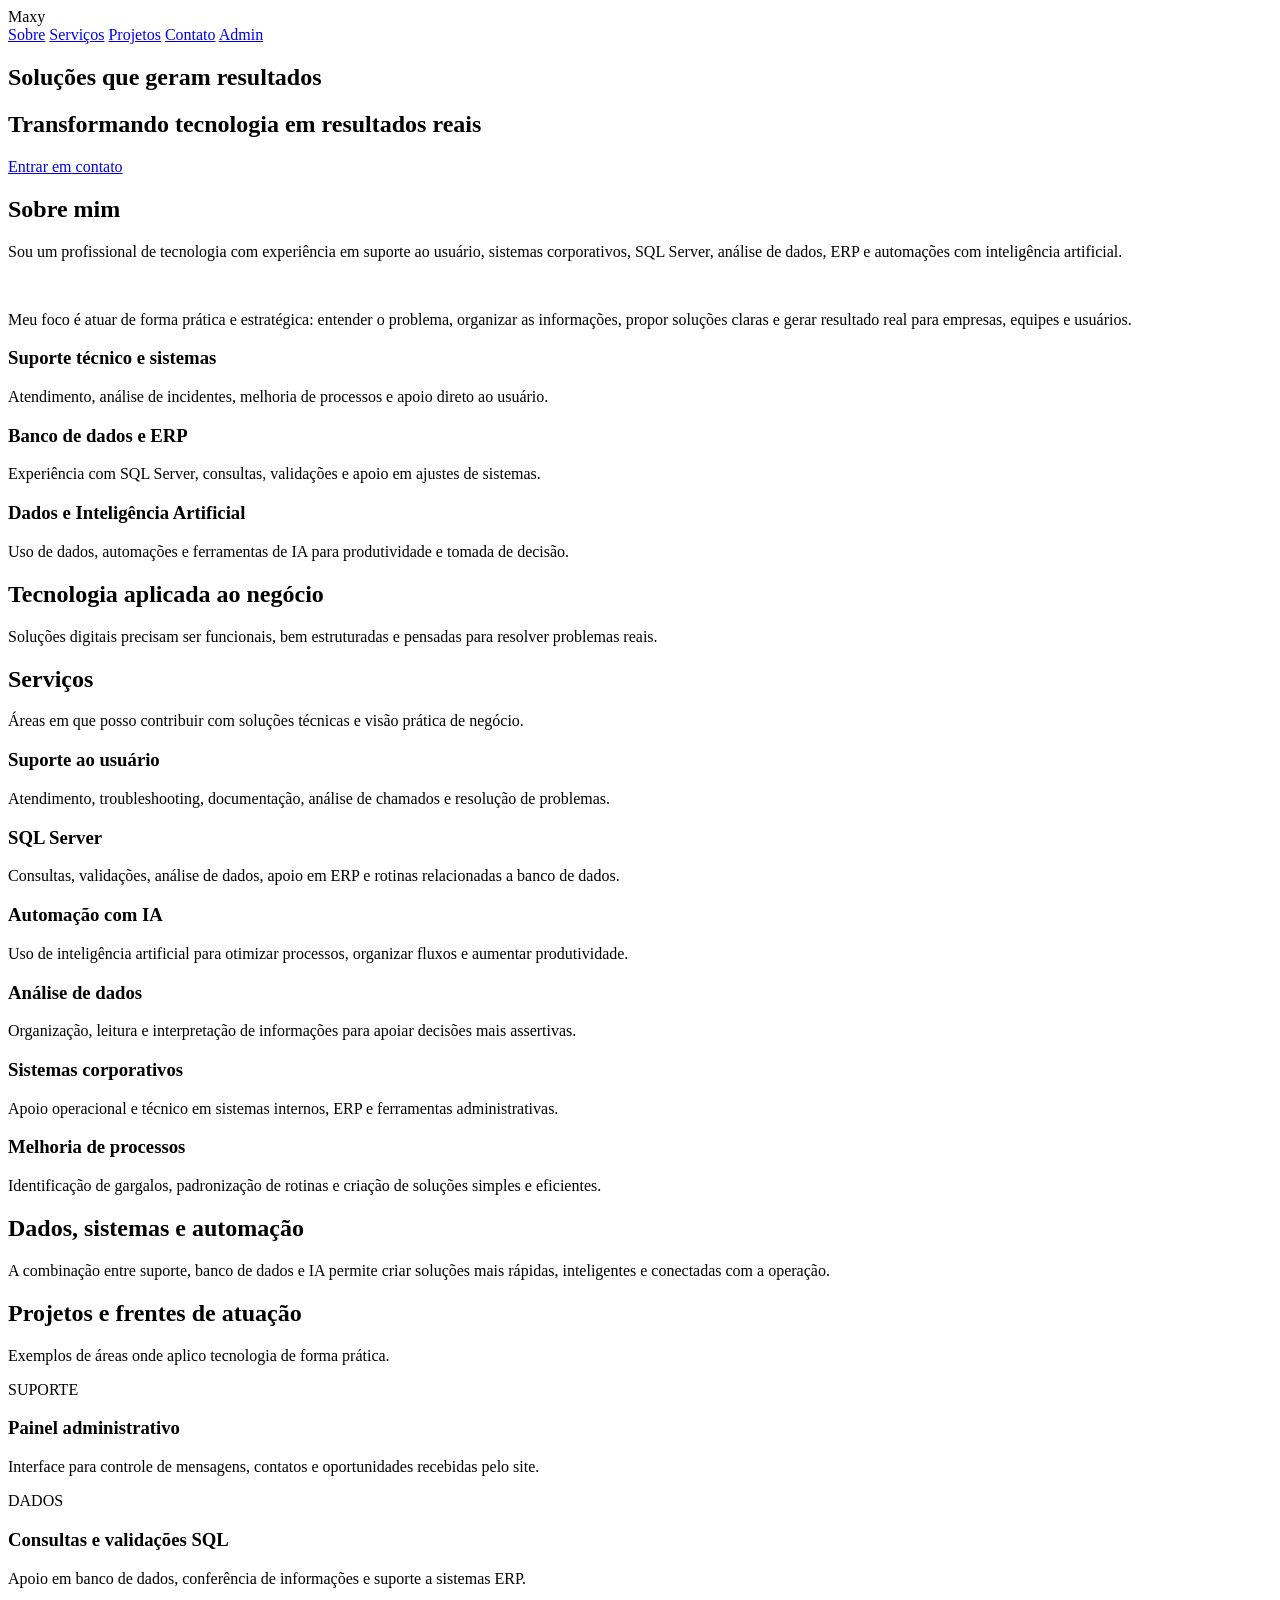
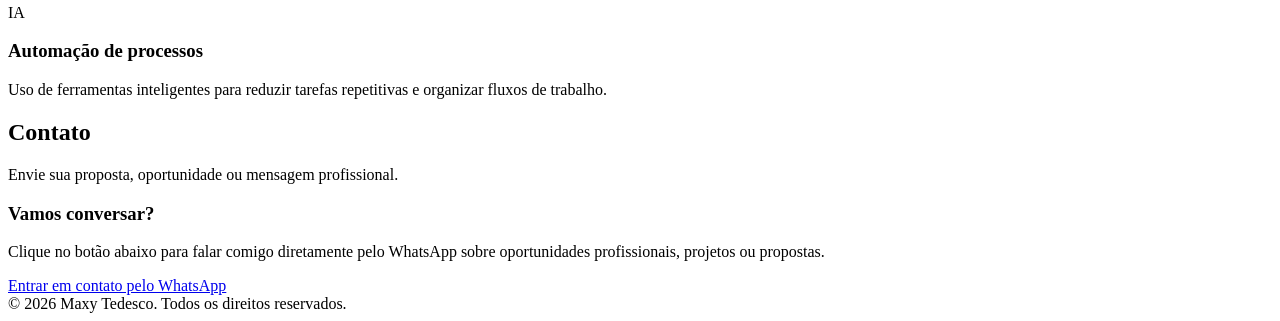
==== index.html @ 645a13a0 "Update index.html separação dos arquivos" ====
<!DOCTYPE html>
<html lang="pt-BR">
<head>
  <meta charset="UTF-8" />
  <meta name="viewport" content="width=device-width, initial-scale=1.0" />
  <title>Maxy Tedesco | Tecnologia, Dados e IA</title>

  <link rel="stylesheet" href="style.css" />
</head>

<body>

  <nav>
    <div class="logo">Maxy</div>

    <div>
      <a href="#about">Sobre</a>
      <a href="#services">Serviços</a>
      <a href="#portfolio">Projetos</a>
      <a href="#contact">Contato</a>
      <a href="admin.html">Admin</a>
    </div>
  </nav>

  <section class="hero">
    <div class="hero-content">
      <h1>Soluções que geram resultados</h1>
      <h2>Transformando tecnologia em resultados reais</h2>
      <a href="#contact" class="btn">Entrar em contato</a>
    </div>
  </section>

  <section id="about" class="about">
    <div class="container about-grid reveal">
      <div>
        <h2>Sobre mim</h2>

        <p>
          Sou um profissional de tecnologia com experiência em suporte ao usuário,
          sistemas corporativos, SQL Server, análise de dados, ERP e automações com
          inteligência artificial.
        </p>

        <br />

        <p>
          Meu foco é atuar de forma prática e estratégica: entender o problema,
          organizar as informações, propor soluções claras e gerar resultado real
          para empresas, equipes e usuários.
        </p>
      </div>

      <div class="about-card">
        <div class="about-highlight">
          <div class="highlight-item">
            <h3>Suporte técnico e sistemas</h3>
            <p>Atendimento, análise de incidentes, melhoria de processos e apoio direto ao usuário.</p>
          </div>

          <div class="highlight-item">
            <h3>Banco de dados e ERP</h3>
            <p>Experiência com SQL Server, consultas, validações e apoio em ajustes de sistemas.</p>
          </div>

          <div class="highlight-item">
            <h3>Dados e Inteligência Artificial</h3>
            <p>Uso de dados, automações e ferramentas de IA para produtividade e tomada de decisão.</p>
          </div>
        </div>
      </div>
    </div>
  </section>

  <section class="parallax parallax-tech">
    <div class="container parallax-content">
      <h2>Tecnologia aplicada ao negócio</h2>
      <p>
        Soluções digitais precisam ser funcionais, bem estruturadas e pensadas para resolver problemas reais.
      </p>
    </div>
  </section>

  <section id="services" class="services">
    <div class="container reveal">
      <div class="section-title">
        <h2>Serviços</h2>
        <p>Áreas em que posso contribuir com soluções técnicas e visão prática de negócio.</p>
      </div>

      <div class="grid">
        <div class="card">
          <h3>Suporte ao usuário</h3>
          <p>Atendimento, troubleshooting, documentação, análise de chamados e resolução de problemas.</p>
        </div>

        <div class="card">
          <h3>SQL Server</h3>
          <p>Consultas, validações, análise de dados, apoio em ERP e rotinas relacionadas a banco de dados.</p>
        </div>

        <div class="card">
          <h3>Automação com IA</h3>
          <p>Uso de inteligência artificial para otimizar processos, organizar fluxos e aumentar produtividade.</p>
        </div>

        <div class="card">
          <h3>Análise de dados</h3>
          <p>Organização, leitura e interpretação de informações para apoiar decisões mais assertivas.</p>
        </div>

        <div class="card">
          <h3>Sistemas corporativos</h3>
          <p>Apoio operacional e técnico em sistemas internos, ERP e ferramentas administrativas.</p>
        </div>

        <div class="card">
          <h3>Melhoria de processos</h3>
          <p>Identificação de gargalos, padronização de rotinas e criação de soluções simples e eficientes.</p>
        </div>
      </div>
    </div>
  </section>

  <section class="parallax parallax-data">
    <div class="container parallax-content">
      <h2>Dados, sistemas e automação</h2>
      <p>
        A combinação entre suporte, banco de dados e IA permite criar soluções mais rápidas,
        inteligentes e conectadas com a operação.
      </p>
    </div>
  </section>

  <section id="portfolio" class="portfolio">
    <div class="container reveal">
      <div class="section-title">
        <h2>Projetos e frentes de atuação</h2>
        <p>Exemplos de áreas onde aplico tecnologia de forma prática.</p>
      </div>

      <div class="grid">
        <div class="card project-card">
          <div>
            <span class="tag">SUPORTE</span>
            <h3>Painel administrativo</h3>
            <p>Interface para controle de mensagens, contatos e oportunidades recebidas pelo site.</p>
          </div>
        </div>

        <div class="card project-card">
          <div>
            <span class="tag">DADOS</span>
            <h3>Consultas e validações SQL</h3>
            <p>Apoio em banco de dados, conferência de informações e suporte a sistemas ERP.</p>
          </div>
        </div>

        <div class="card project-card">
          <div>
            <span class="tag">IA</span>
            <h3>Automação de processos</h3>
            <p>Uso de ferramentas inteligentes para reduzir tarefas repetitivas e organizar fluxos de trabalho.</p>
          </div>
        </div>
      </div>
    </div>
  </section>

  <section id="contact">
    <div class="contact-container">
      <h2>Contato</h2>
      <p>Envie sua proposta, oportunidade ou mensagem profissional.</p>

      <div class="contact-form whatsapp-contact-card">
        <h3>Vamos conversar?</h3>

        <p>
          Clique no botão abaixo para falar comigo diretamente pelo WhatsApp sobre
          oportunidades profissionais, projetos ou propostas.
        </p>

        <a
          class="btn whatsapp-contact-btn"
          href="https://wa.me/5551995527630?text=Ol%C3%A1%21%20Vim%20atrav%C3%A9s%20do%20seu%20site%20e%20gostaria%20de%20conversar%20sobre%20oportunidades%20profissionais%20relacionadas%20ao%20seu%20perfil."
          target="_blank"
          rel="noopener noreferrer"
        >
          Entrar em contato pelo WhatsApp
        </a>
      </div>
    </div>
  </section>

  <footer>
    © 2026 Maxy Tedesco. Todos os direitos reservados.
  </footer>

  <script src="script.js"></script>
</body>
</html>
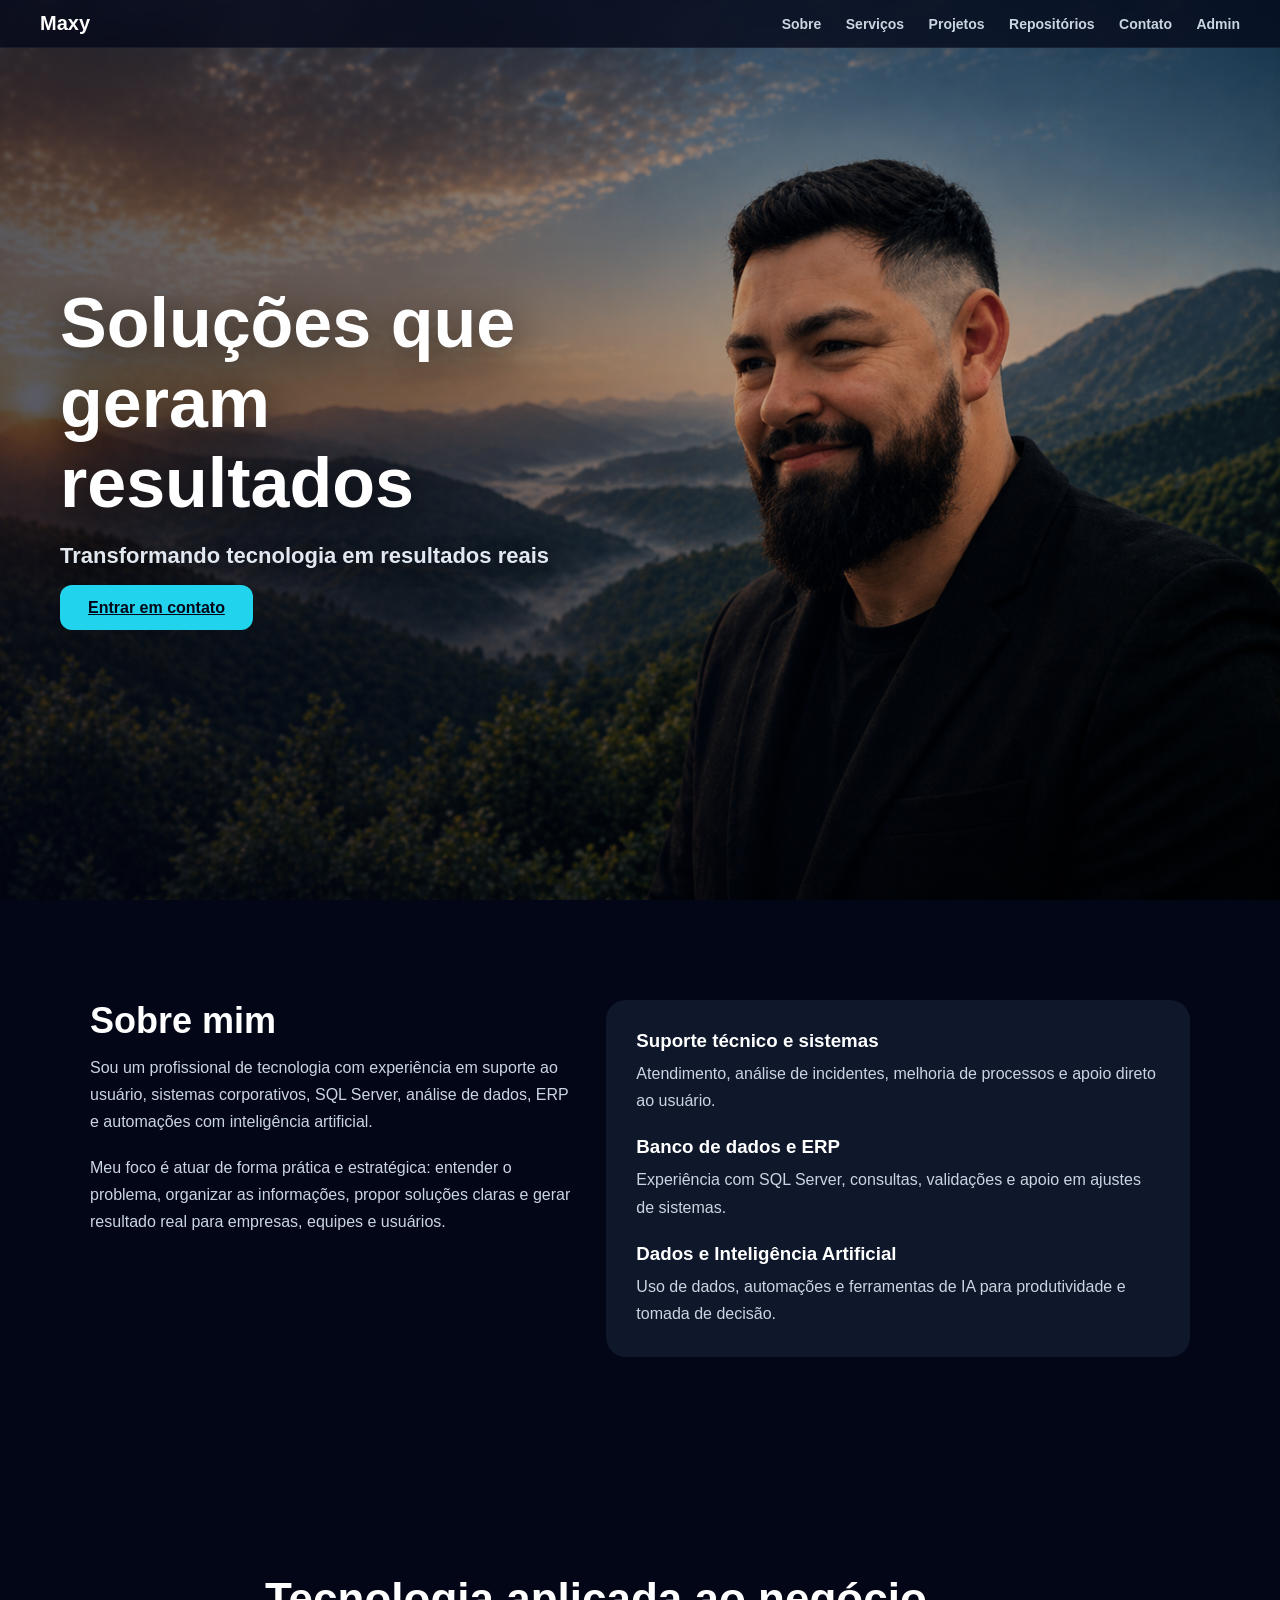
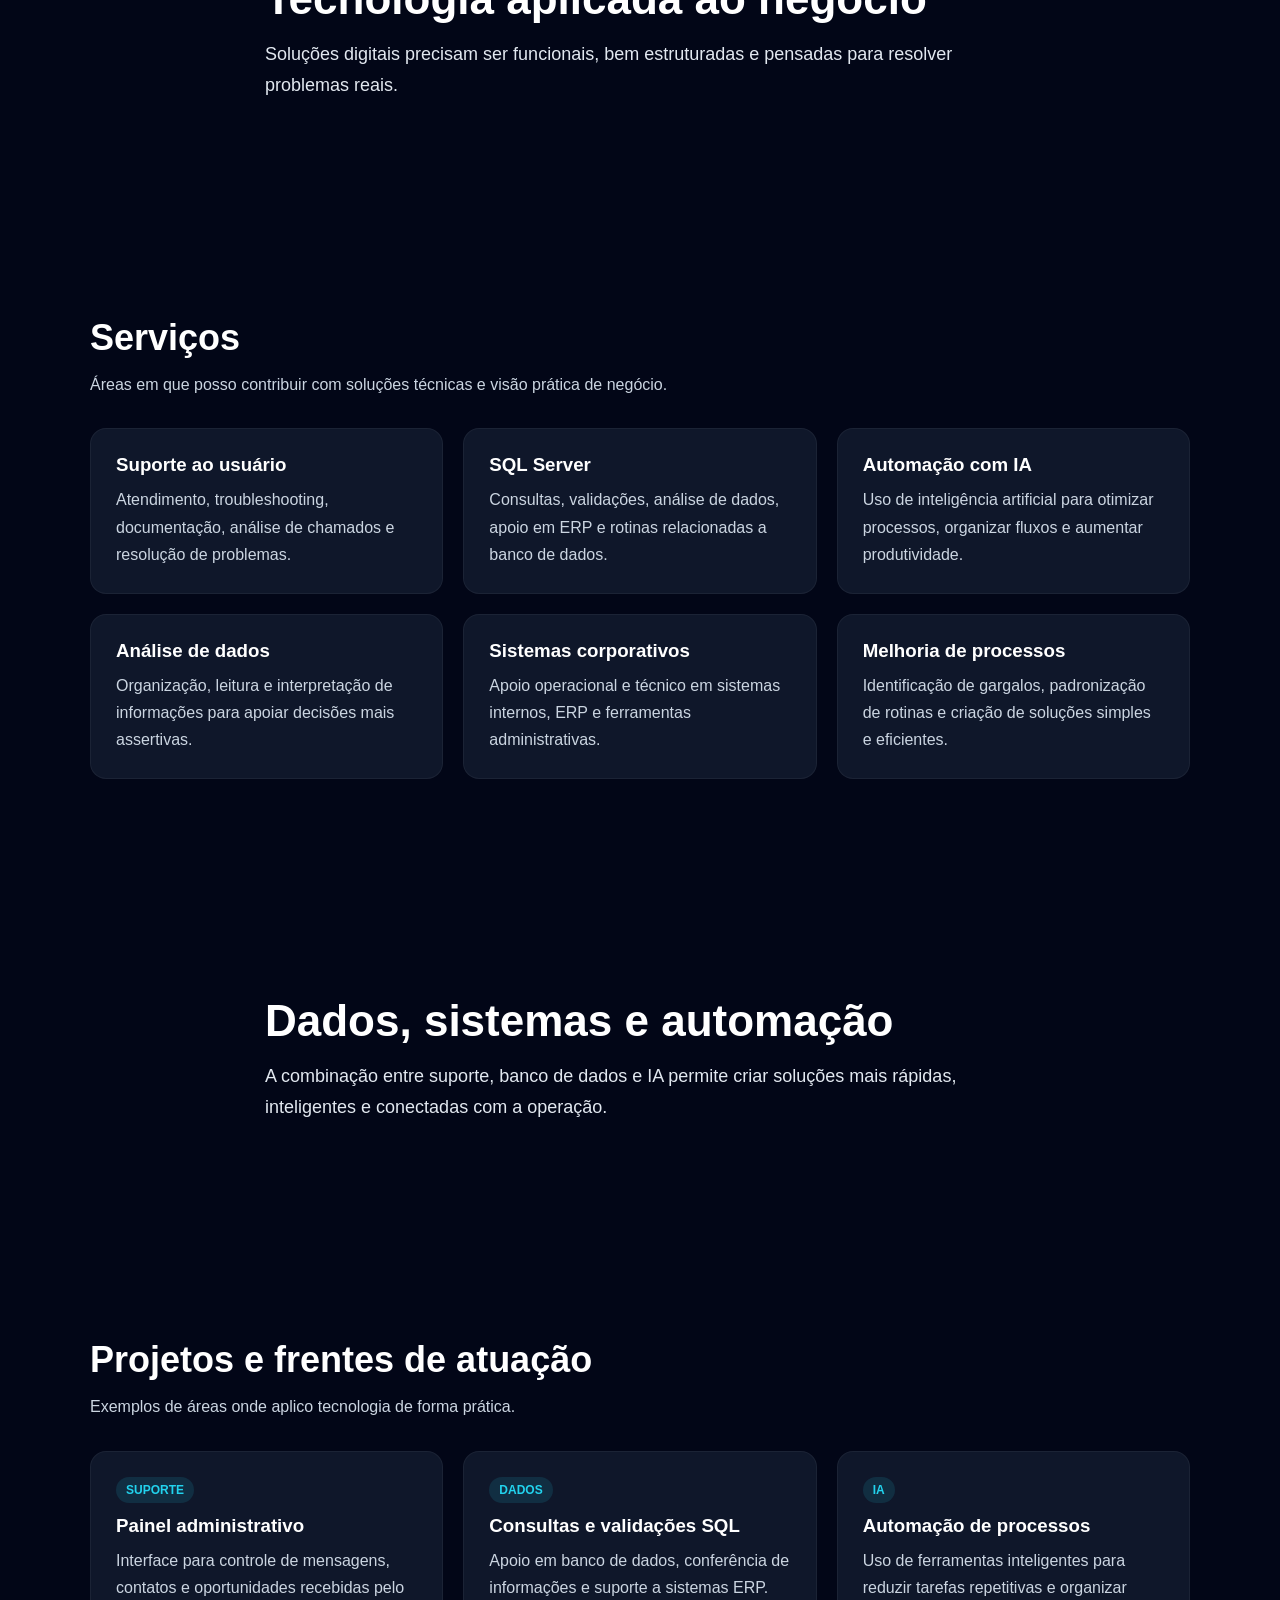
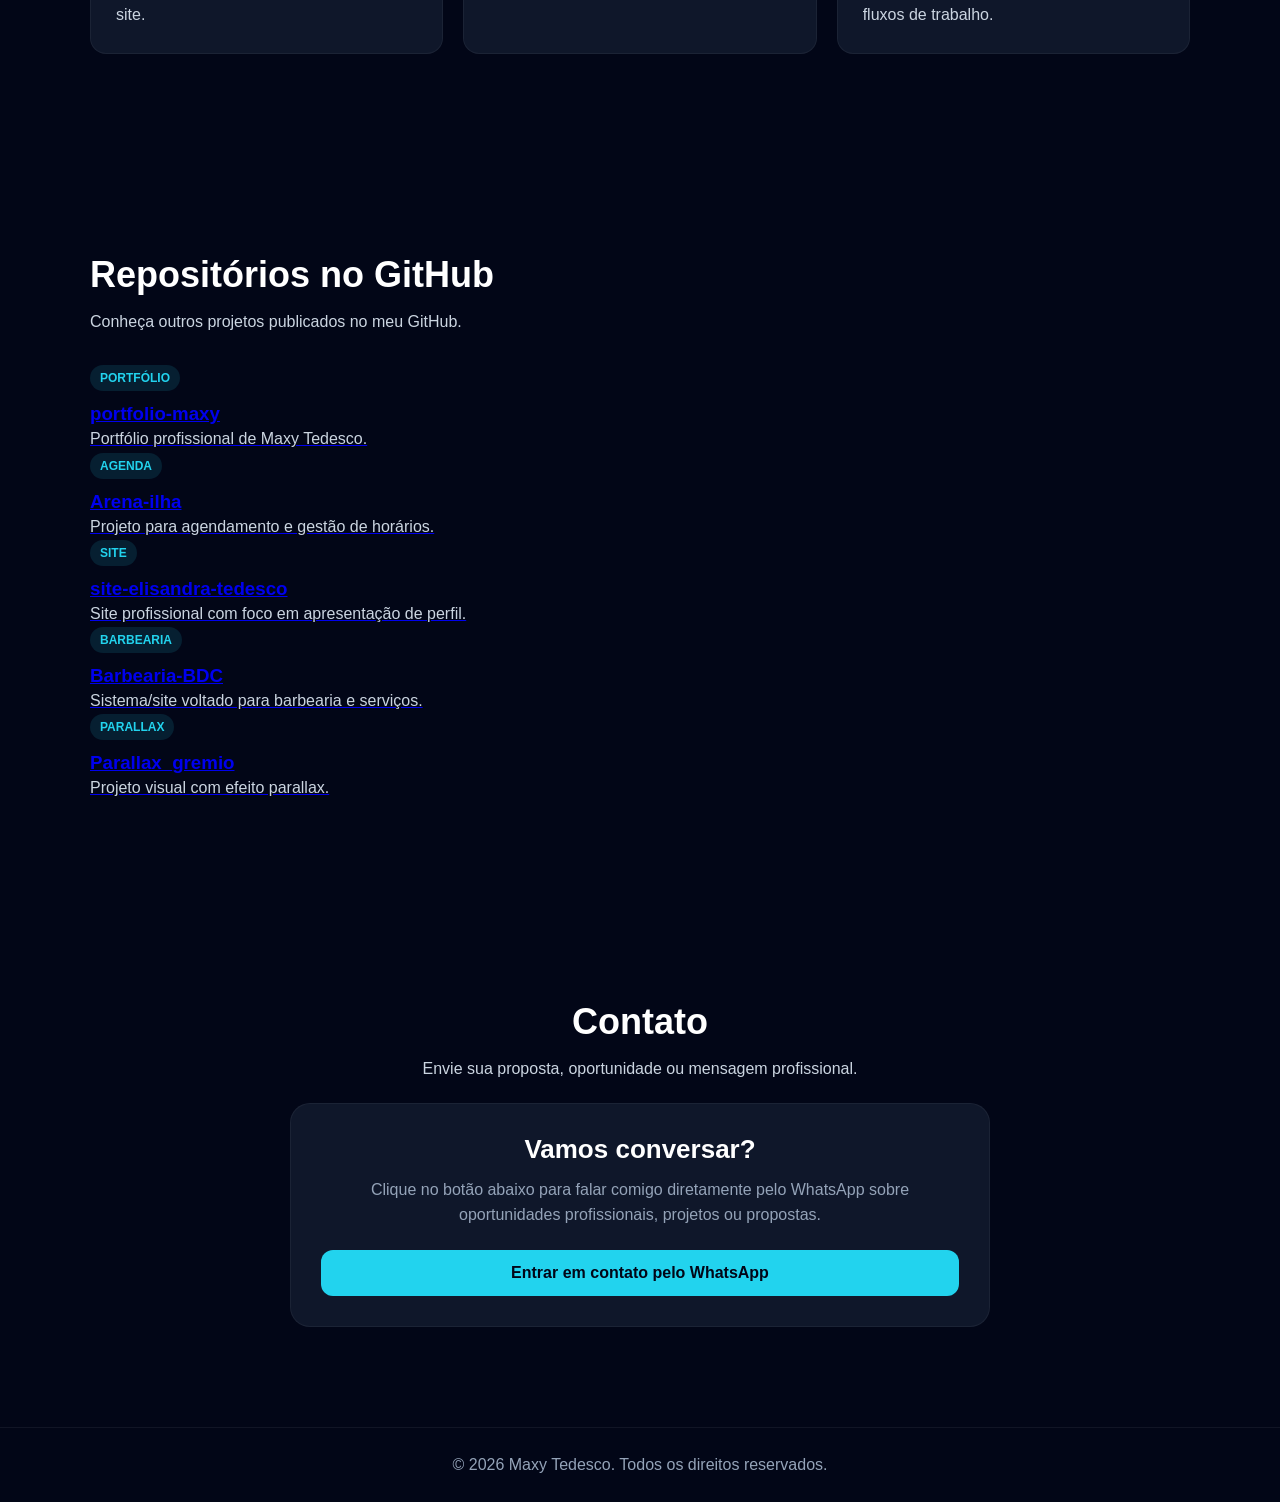
==== commit 159af8bc: "Update index.html" ====
--- a/index.html
+++ b/index.html
@@ -17,6 +17,7 @@
       <a href="#about">Sobre</a>
       <a href="#services">Serviços</a>
       <a href="#portfolio">Projetos</a>
+      <a href="#repositorios">Repositórios</a>
       <a href="#contact">Contato</a>
       <a href="admin.html">Admin</a>
     </div>
@@ -166,7 +167,48 @@
     </div>
   </section>
 
-  <section id="contact">
+<section id="repositorios" class="repositories">
+  <div class="container reveal">
+    <div class="section-title">
+      <h2>Repositórios no GitHub</h2>
+      <p>Conheça outros projetos publicados no meu GitHub.</p>
+    </div>
+
+    <div class="repo-grid">
+      <a class="repo-card" href="https://github.com/maximilianoTedesco/portfolio-maxy" target="_blank" rel="noopener noreferrer">
+        <span class="tag">PORTFÓLIO</span>
+        <h3>portfolio-maxy</h3>
+        <p>Portfólio profissional de Maxy Tedesco.</p>
+      </a>
+
+      <a class="repo-card" href="https://github.com/maximilianoTedesco/Arena-ilha" target="_blank" rel="noopener noreferrer">
+        <span class="tag">AGENDA</span>
+        <h3>Arena-ilha</h3>
+        <p>Projeto para agendamento e gestão de horários.</p>
+      </a>
+
+      <a class="repo-card" href="https://github.com/maximilianoTedesco/site-elisandra-tedesco" target="_blank" rel="noopener noreferrer">
+        <span class="tag">SITE</span>
+        <h3>site-elisandra-tedesco</h3>
+        <p>Site profissional com foco em apresentação de perfil.</p>
+      </a>
+
+      <a class="repo-card" href="https://github.com/maximilianoTedesco/Barbearia-BDC" target="_blank" rel="noopener noreferrer">
+        <span class="tag">BARBEARIA</span>
+        <h3>Barbearia-BDC</h3>
+        <p>Sistema/site voltado para barbearia e serviços.</p>
+      </a>
+
+      <a class="repo-card" href="https://github.com/maximilianoTedesco/Parallax_gremio" target="_blank" rel="noopener noreferrer">
+        <span class="tag">PARALLAX</span>
+        <h3>Parallax_gremio</h3>
+        <p>Projeto visual com efeito parallax.</p>
+      </a>
+    </div>
+  </div>
+</section>
+
+<section id="contact">
     <div class="contact-container">
       <h2>Contato</h2>
       <p>Envie sua proposta, oportunidade ou mensagem profissional.</p>
--- a/style.css
+++ b/style.css
@@ -0,0 +1,358 @@
+* {
+  margin: 0;
+  padding: 0;
+  box-sizing: border-box;
+  font-family: Arial, Helvetica, sans-serif;
+}
+
+html {
+  scroll-behavior: smooth;
+}
+
+body {
+  background: #020617;
+  color: #ffffff;
+}
+
+p {
+  color: #cbd5e1;
+  line-height: 1.7;
+}
+
+/* NAVBAR MAIS FINA */
+nav {
+  position: fixed;
+  top: 0;
+  width: 100%;
+  padding: 12px 40px;
+  display: flex;
+  justify-content: space-between;
+  align-items: center;
+  background: rgba(2, 6, 23, 0.75);
+  backdrop-filter: blur(10px);
+  z-index: 999;
+  border-bottom: 1px solid rgba(255,255,255,0.06);
+}
+
+.logo {
+  font-size: 20px;
+  font-weight: bold;
+}
+
+nav a {
+  margin-left: 20px;
+  text-decoration: none;
+  color: #cbd5e1;
+  font-weight: bold;
+  font-size: 14px;
+  transition: 0.3s;
+}
+
+nav a:hover {
+  color: #22d3ee;
+}
+
+/* HERO AJUSTADO */
+.hero {
+  height: 100vh;
+  background:
+    linear-gradient(
+      to right,
+      rgba(2,6,23,0.65) 0%,
+      rgba(2,6,23,0.55) 30%,
+      rgba(2,6,23,0.25) 60%,
+      rgba(2,6,23,0.05) 100%
+    ),
+    url("hero.jpg");
+
+  background-size: cover;
+  background-position: right center;
+
+  display: flex;
+  align-items: center;
+  padding: 0 60px;
+}
+
+.hero-content {
+  max-width: 520px;
+}
+
+.hero h1 {
+  font-size: clamp(42px, 6vw, 70px);
+  margin-bottom: 20px;
+  text-shadow: 0 10px 40px rgba(0,0,0,0.7);
+}
+
+.hero h2 {
+  font-size: 22px;
+  color: #e2e8f0;
+  margin-bottom: 30px;
+  text-shadow: 0 5px 20px rgba(0,0,0,0.7);
+}
+
+/* BOTÃO */
+.btn {
+  padding: 14px 28px;
+  background: #22d3ee;
+  color: #020617;
+  border-radius: 12px;
+  font-weight: bold;
+  border: none;
+  cursor: pointer;
+  transition: 0.3s;
+}
+
+.btn:hover {
+  transform: translateY(-2px);
+  box-shadow: 0 12px 30px rgba(34,211,238,0.25);
+}
+
+/* SECTIONS */
+section {
+  padding: 100px 40px;
+}
+
+.container {
+  max-width: 1100px;
+  margin: auto;
+}
+
+.section-title {
+  margin-bottom: 30px;
+}
+
+.section-title h2,
+.contact-container h2,
+.about h2 {
+  font-size: 36px;
+  margin-bottom: 12px;
+}
+
+/* SOBRE */
+.about-grid {
+  display: grid;
+  grid-template-columns: 1fr 1.2fr;
+  gap: 30px;
+}
+
+.about-card {
+  background: #0f172a;
+  padding: 30px;
+  border-radius: 20px;
+}
+
+.highlight-item {
+  margin-bottom: 22px;
+}
+
+.highlight-item:last-child {
+  margin-bottom: 0;
+}
+
+.highlight-item h3 {
+  margin-bottom: 8px;
+  color: #ffffff;
+}
+
+/* CARDS */
+.grid {
+  display: grid;
+  grid-template-columns: repeat(3, 1fr);
+  gap: 20px;
+}
+
+.card {
+  background: #0f172a;
+  padding: 25px;
+  border-radius: 16px;
+  border: 1px solid rgba(255,255,255,0.05);
+  transition: 0.3s;
+}
+
+.card:hover {
+  transform: translateY(-5px);
+  border-color: rgba(34,211,238,0.3);
+}
+
+.card h3 {
+  margin-bottom: 10px;
+}
+
+.tag {
+  display: inline-block;
+  margin-bottom: 12px;
+  padding: 6px 10px;
+  border-radius: 999px;
+  background: rgba(34,211,238,0.12);
+  color: #22d3ee;
+  font-size: 12px;
+  font-weight: bold;
+}
+
+/* PARALLAX */
+.parallax {
+  min-height: 360px;
+  background-attachment: fixed;
+  background-size: cover;
+  background-position: center;
+  display: flex;
+  align-items: center;
+  position: relative;
+  overflow: hidden;
+}
+
+.parallax::before {
+  content: "";
+  position: absolute;
+  inset: 0;
+  background: linear-gradient(
+    to right,
+    rgba(2,6,23,0.88),
+    rgba(2,6,23,0.55)
+  );
+  z-index: 1;
+}
+
+.parallax-content {
+  position: relative;
+  z-index: 2;
+  max-width: 750px;
+}
+
+.parallax-content h2 {
+  font-size: 44px;
+  margin-bottom: 15px;
+}
+
+.parallax-content p {
+  font-size: 18px;
+  color: #e2e8f0;
+}
+
+.parallax-tech {
+  background-image: url("https://images.unsplash.com/photo-1518770660439-4636190af475?q=80&w=1920");
+}
+
+.parallax-data {
+  background-image: url("https://images.unsplash.com/photo-1551288049-bebda4e38f71?q=80&w=1920");
+}
+
+/* CONTATO VIA WHATSAPP */
+.contact-container {
+  max-width: 700px;
+  margin: auto;
+  text-align: center;
+}
+
+.contact-form {
+  background: #0f172a;
+  padding: 30px;
+  border-radius: 20px;
+  margin-top: 20px;
+  border: 1px solid rgba(255,255,255,0.05);
+
+  opacity: 0;
+  transform: translateY(30px);
+  transition: 0.6s;
+}
+
+.contact-form.show {
+  opacity: 1;
+  transform: translateY(0);
+}
+
+.whatsapp-contact-card h3 {
+  font-size: 26px;
+  margin-bottom: 12px;
+  color: #ffffff;
+}
+
+.whatsapp-contact-card p {
+  color: #94a3b8;
+  line-height: 1.6;
+  margin-bottom: 22px;
+}
+
+.whatsapp-contact-btn {
+  display: inline-flex;
+  justify-content: center;
+  align-items: center;
+  width: 100%;
+  text-decoration: none;
+}
+
+/* FOOTER */
+footer {
+  padding: 28px 20px;
+  text-align: center;
+  color: #94a3b8;
+  border-top: 1px solid rgba(255,255,255,0.06);
+  background: #020617;
+}
+
+/* ANIMAÇÕES */
+.reveal {
+  opacity: 0;
+  transform: translateY(30px);
+  transition: 0.6s;
+}
+
+.reveal.show {
+  opacity: 1;
+  transform: translateY(0);
+}
+
+/* RESPONSIVO */
+@media(max-width: 900px) {
+  nav {
+    padding: 10px 20px;
+  }
+
+  nav a {
+    margin-left: 12px;
+    font-size: 13px;
+  }
+
+  .hero {
+    padding: 0 20px;
+  }
+
+  section {
+    padding: 80px 20px;
+  }
+
+  .about-grid,
+  .grid {
+    grid-template-columns: 1fr;
+  }
+
+  .parallax {
+    background-attachment: scroll;
+  }
+}
+
+@media(max-width: 600px) {
+  nav {
+    align-items: flex-start;
+    gap: 10px;
+  }
+
+  nav > div:last-child {
+    display: flex;
+    flex-wrap: wrap;
+    justify-content: flex-end;
+    gap: 8px;
+  }
+
+  nav a {
+    margin-left: 0;
+  }
+
+  .hero h2 {
+    font-size: 18px;
+  }
+
+  .parallax-content h2 {
+    font-size: 32px;
+  }
+}
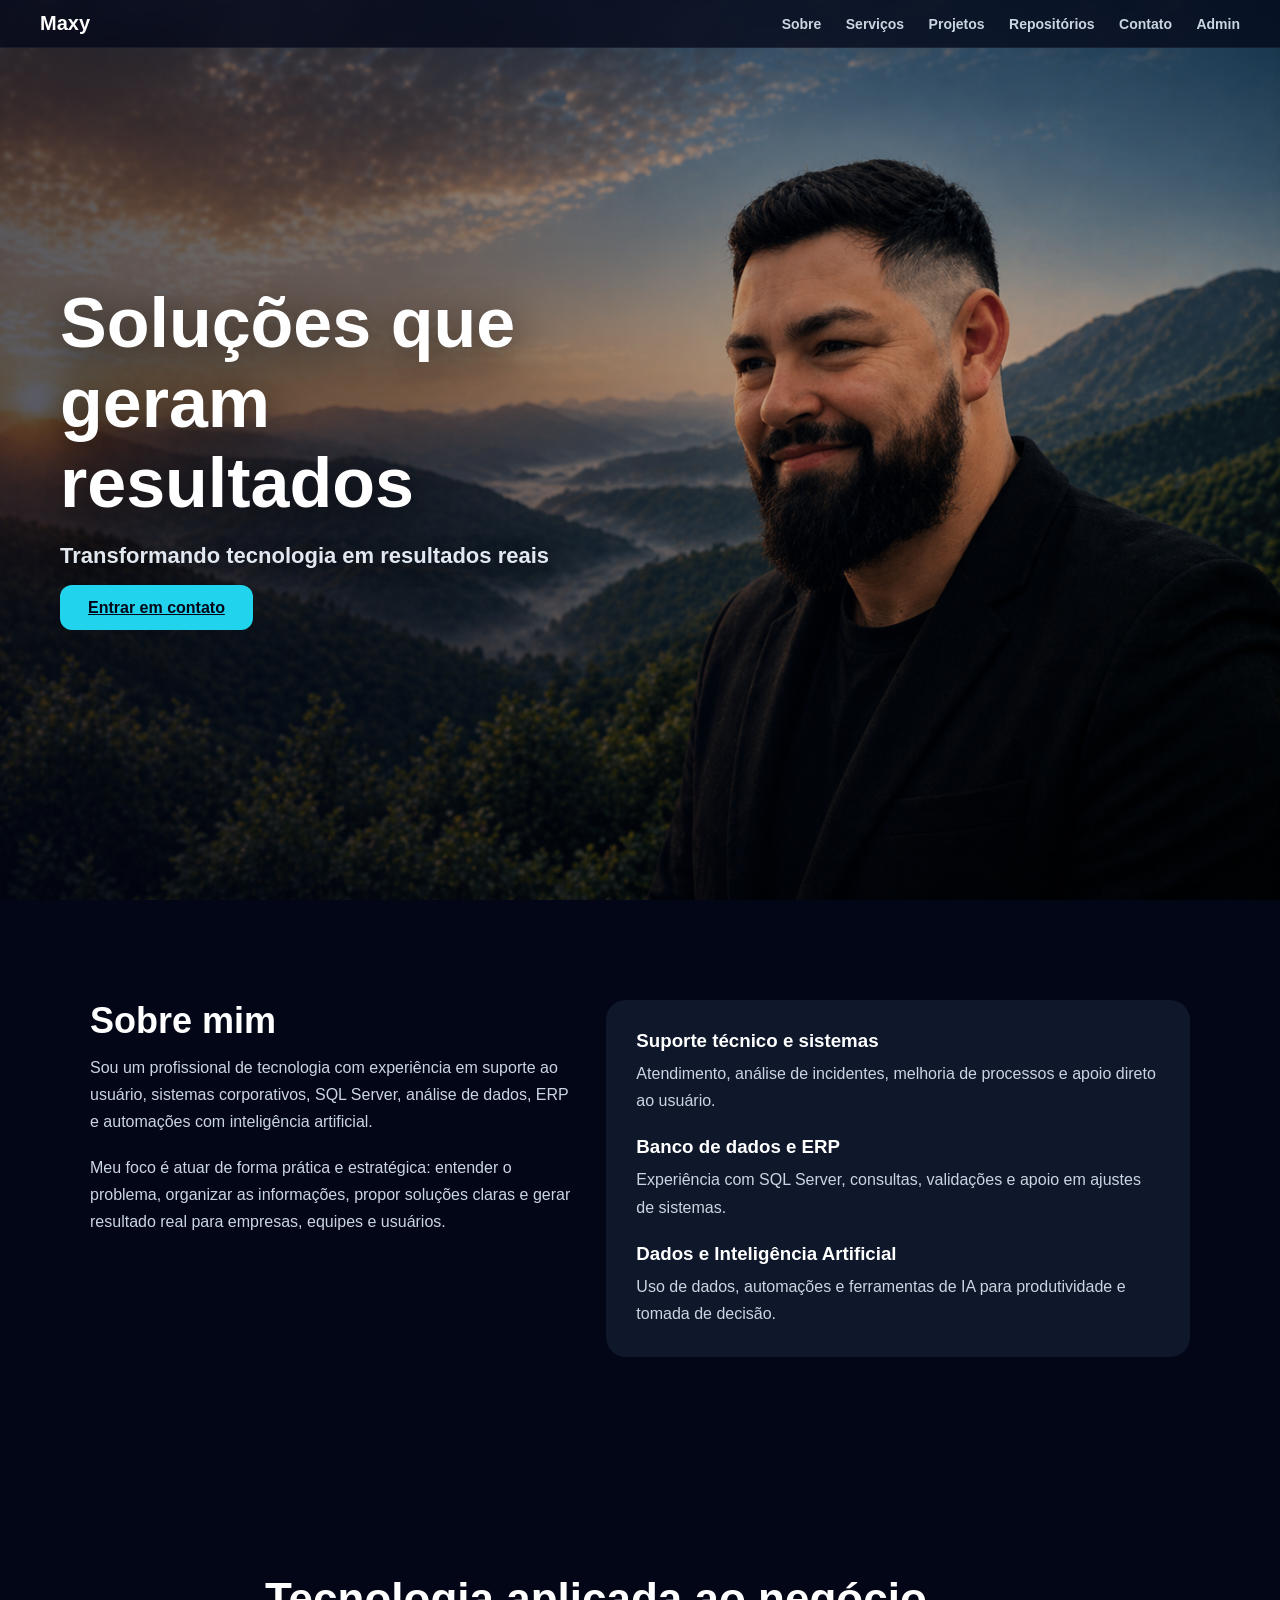
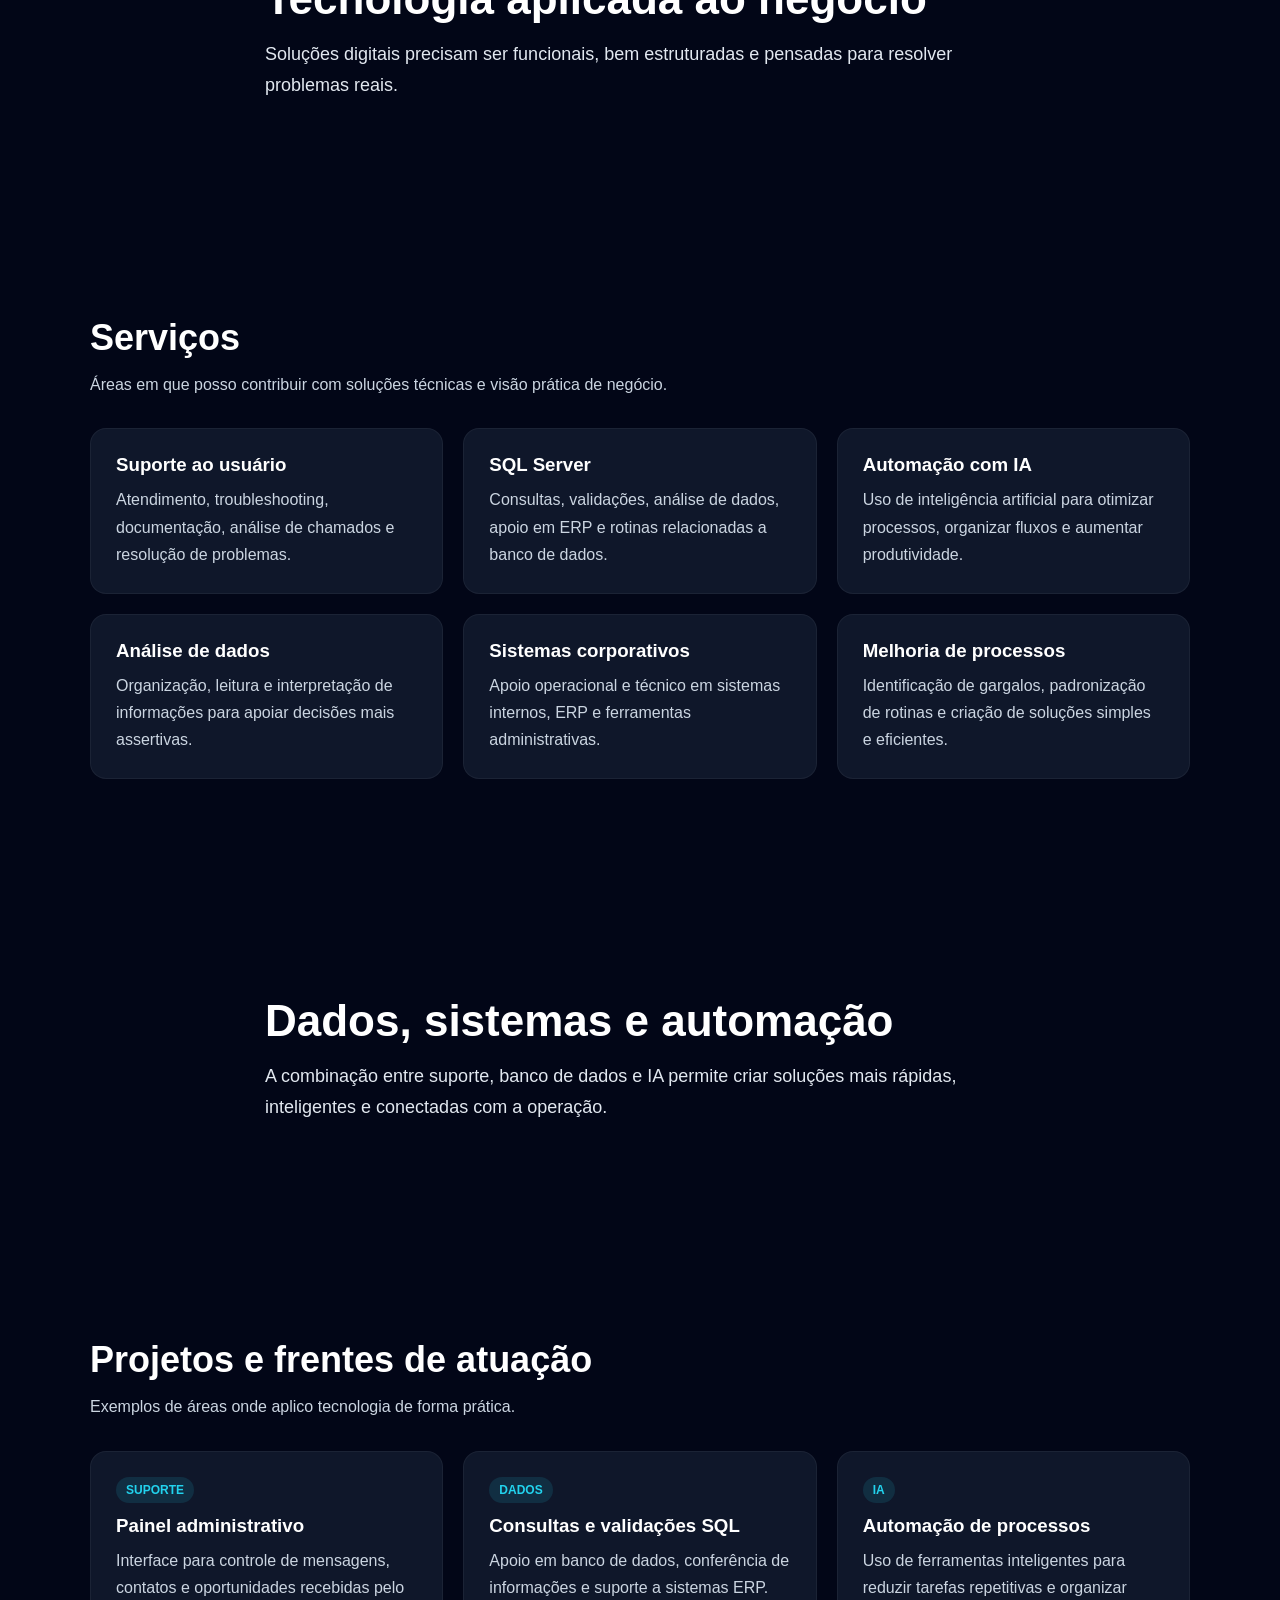
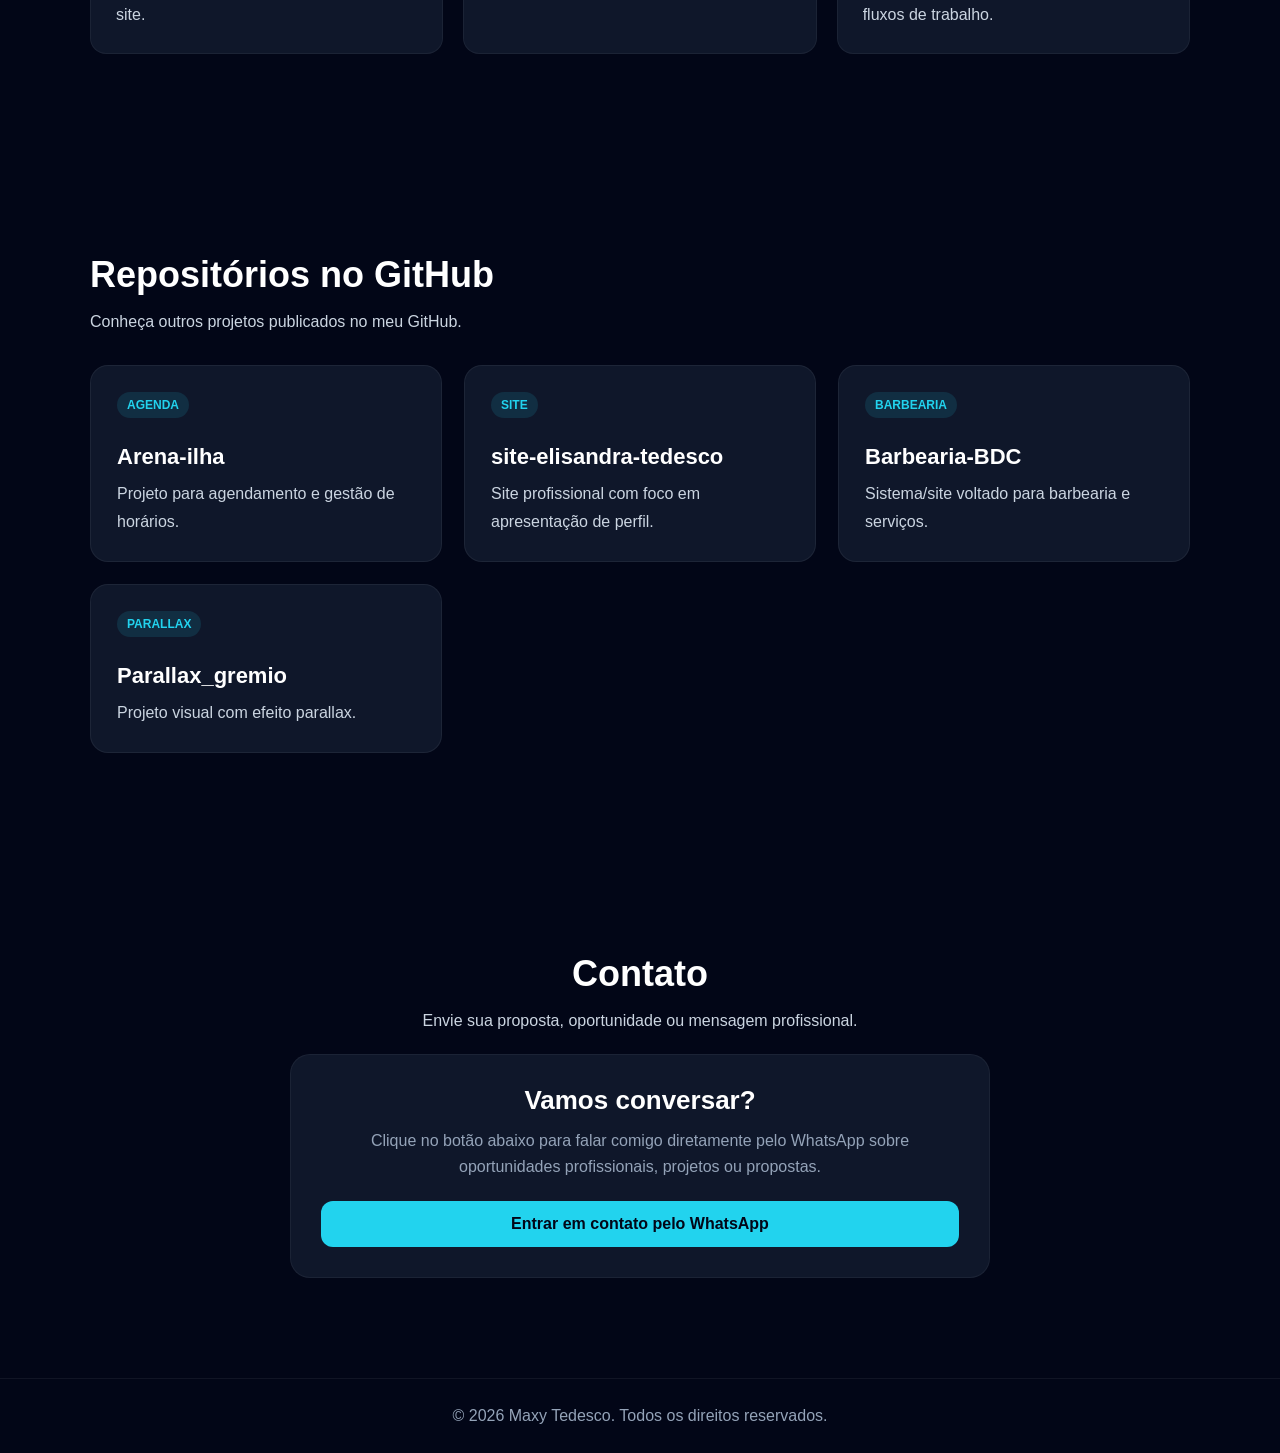
==== commit d630a8af: "Update index.html" ====
--- a/index.html
+++ b/index.html
@@ -175,12 +175,7 @@
     </div>
 
     <div class="repo-grid">
-      <a class="repo-card" href="https://github.com/maximilianoTedesco/portfolio-maxy" target="_blank" rel="noopener noreferrer">
-        <span class="tag">PORTFÓLIO</span>
-        <h3>portfolio-maxy</h3>
-        <p>Portfólio profissional de Maxy Tedesco.</p>
-      </a>
-
+      
       <a class="repo-card" href="https://github.com/maximilianoTedesco/Arena-ilha" target="_blank" rel="noopener noreferrer">
         <span class="tag">AGENDA</span>
         <h3>Arena-ilha</h3>
--- a/style.css
+++ b/style.css
@@ -302,6 +302,44 @@
   transform: translateY(0);
 }
 
+/* REPOSITÓRIOS */
+.repositories {
+  background: #020617;
+}
+
+.repo-grid {
+  display: grid;
+  grid-template-columns: repeat(3, 1fr);
+  gap: 22px;
+  margin-top: 30px;
+}
+
+.repo-card {
+  display: block;
+  background: #0f172a;
+  padding: 26px;
+  border-radius: 18px;
+  text-decoration: none;
+  color: #ffffff;
+  border: 1px solid rgba(255,255,255,0.06);
+  transition: 0.3s;
+}
+
+.repo-card:hover {
+  transform: translateY(-6px);
+  border-color: rgba(34,211,238,0.35);
+  box-shadow: 0 18px 40px rgba(34,211,238,0.08);
+}
+
+.repo-card h3 {
+  margin: 14px 0 10px;
+  font-size: 22px;
+}
+
+.repo-card p {
+  color: #cbd5e1;
+}
+
 /* RESPONSIVO */
 @media(max-width: 900px) {
   nav {
@@ -322,9 +360,11 @@
   }
 
   .about-grid,
-  .grid {
-    grid-template-columns: 1fr;
-  }
+    .grid,
+    .form-grid,
+    .repo-grid {
+      grid-template-columns: 1fr;
+    }
 
   .parallax {
     background-attachment: scroll;
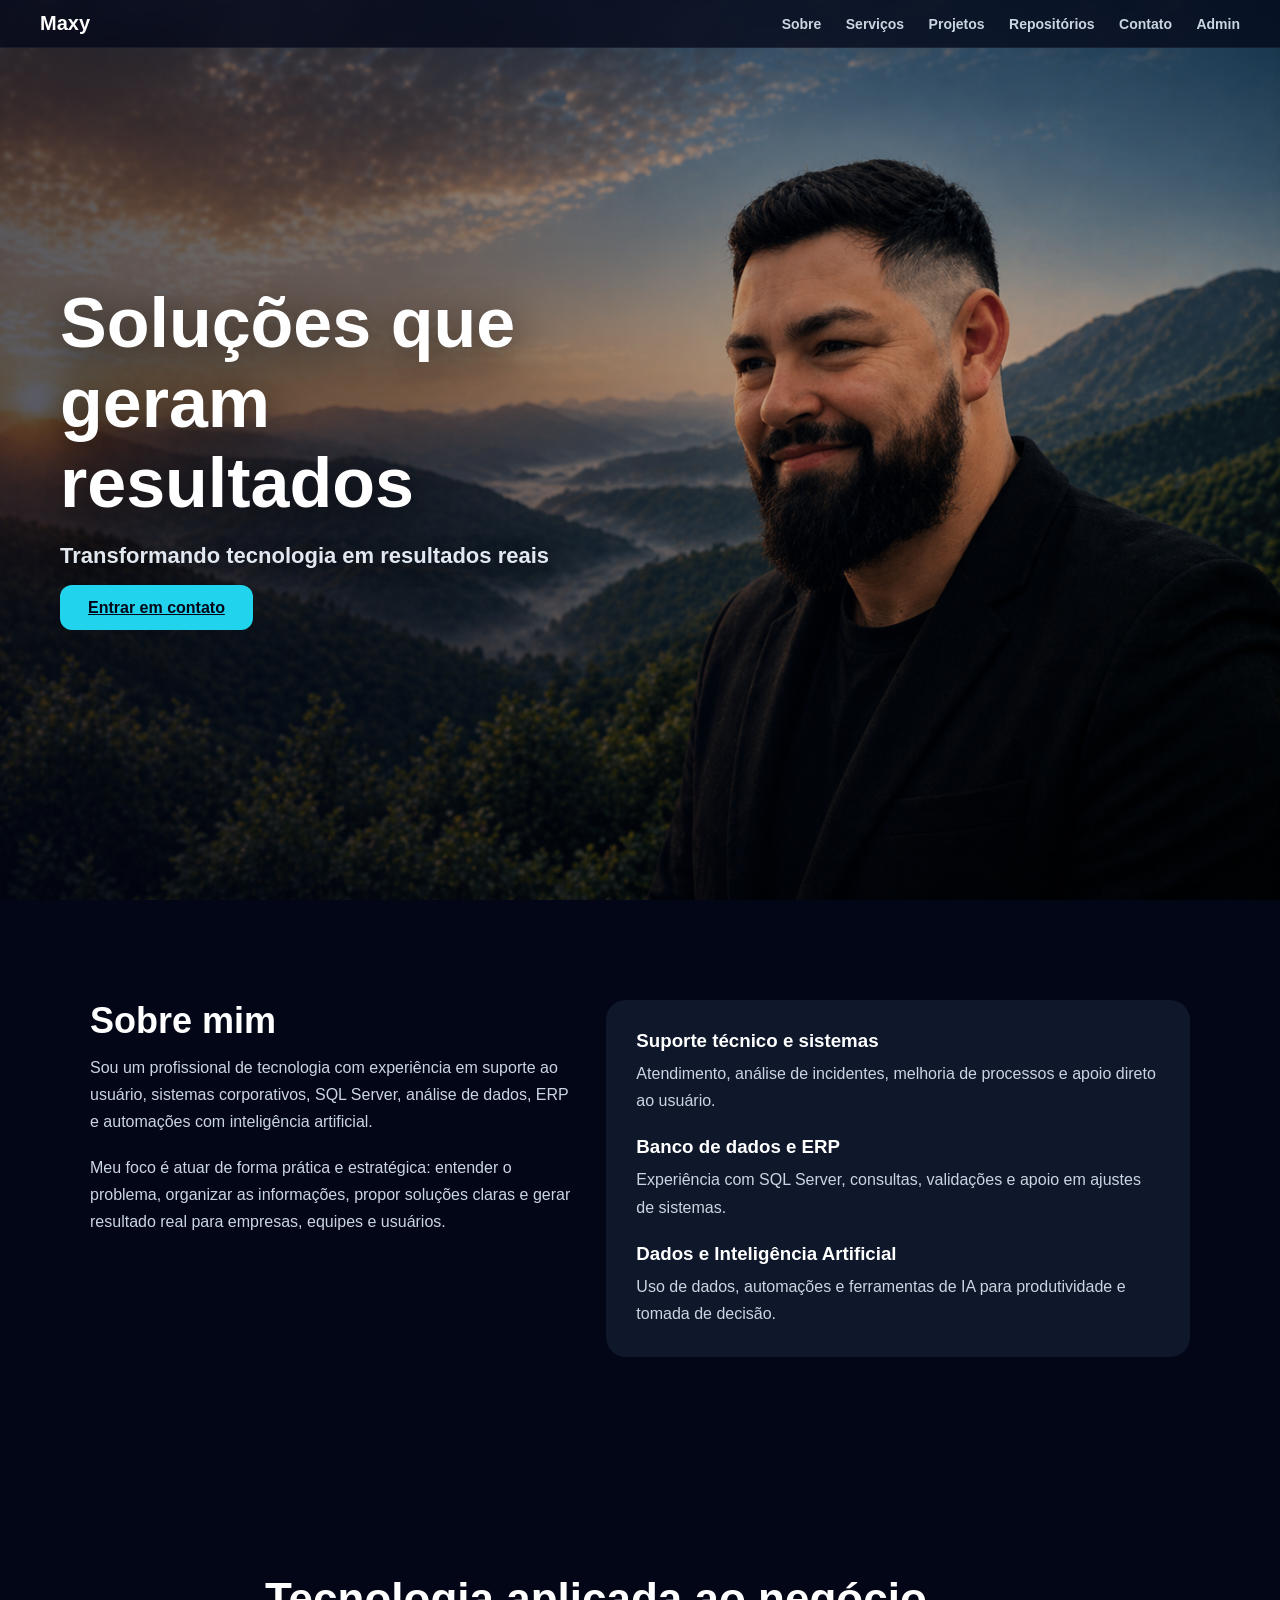
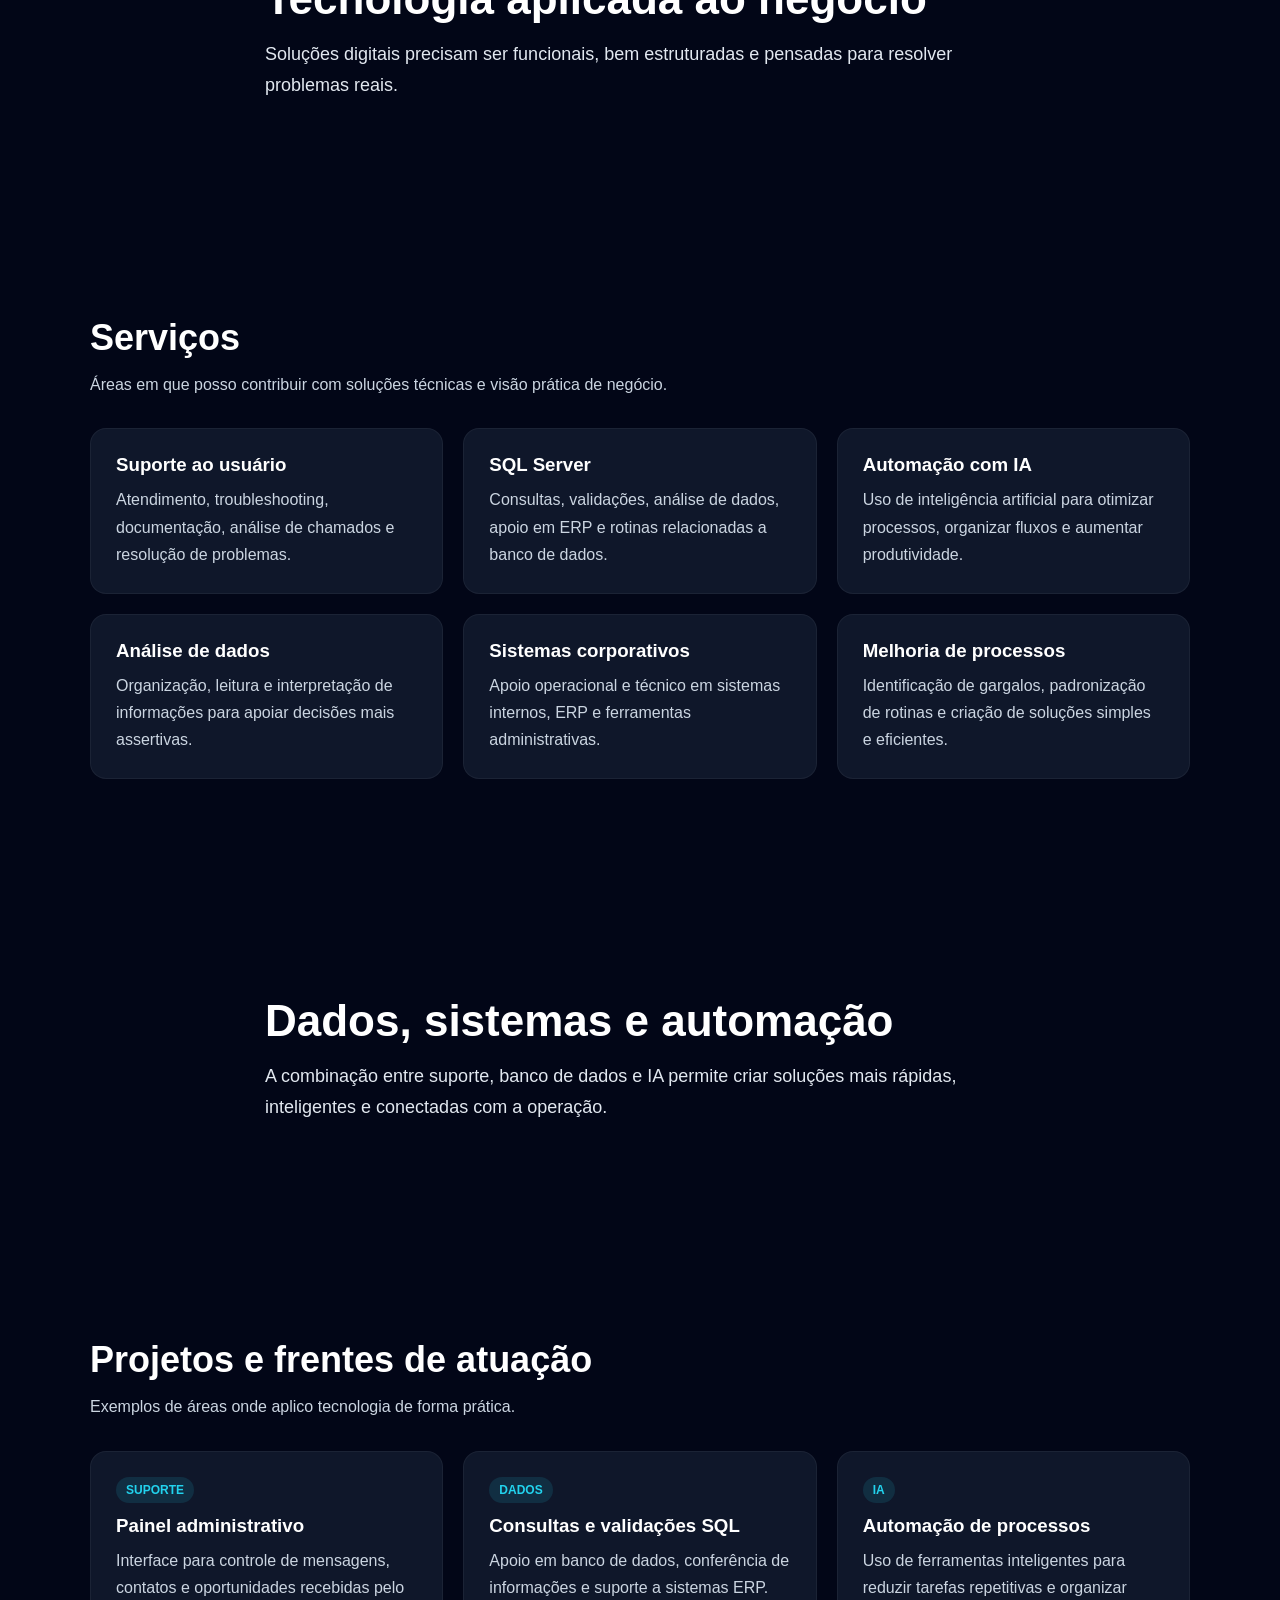
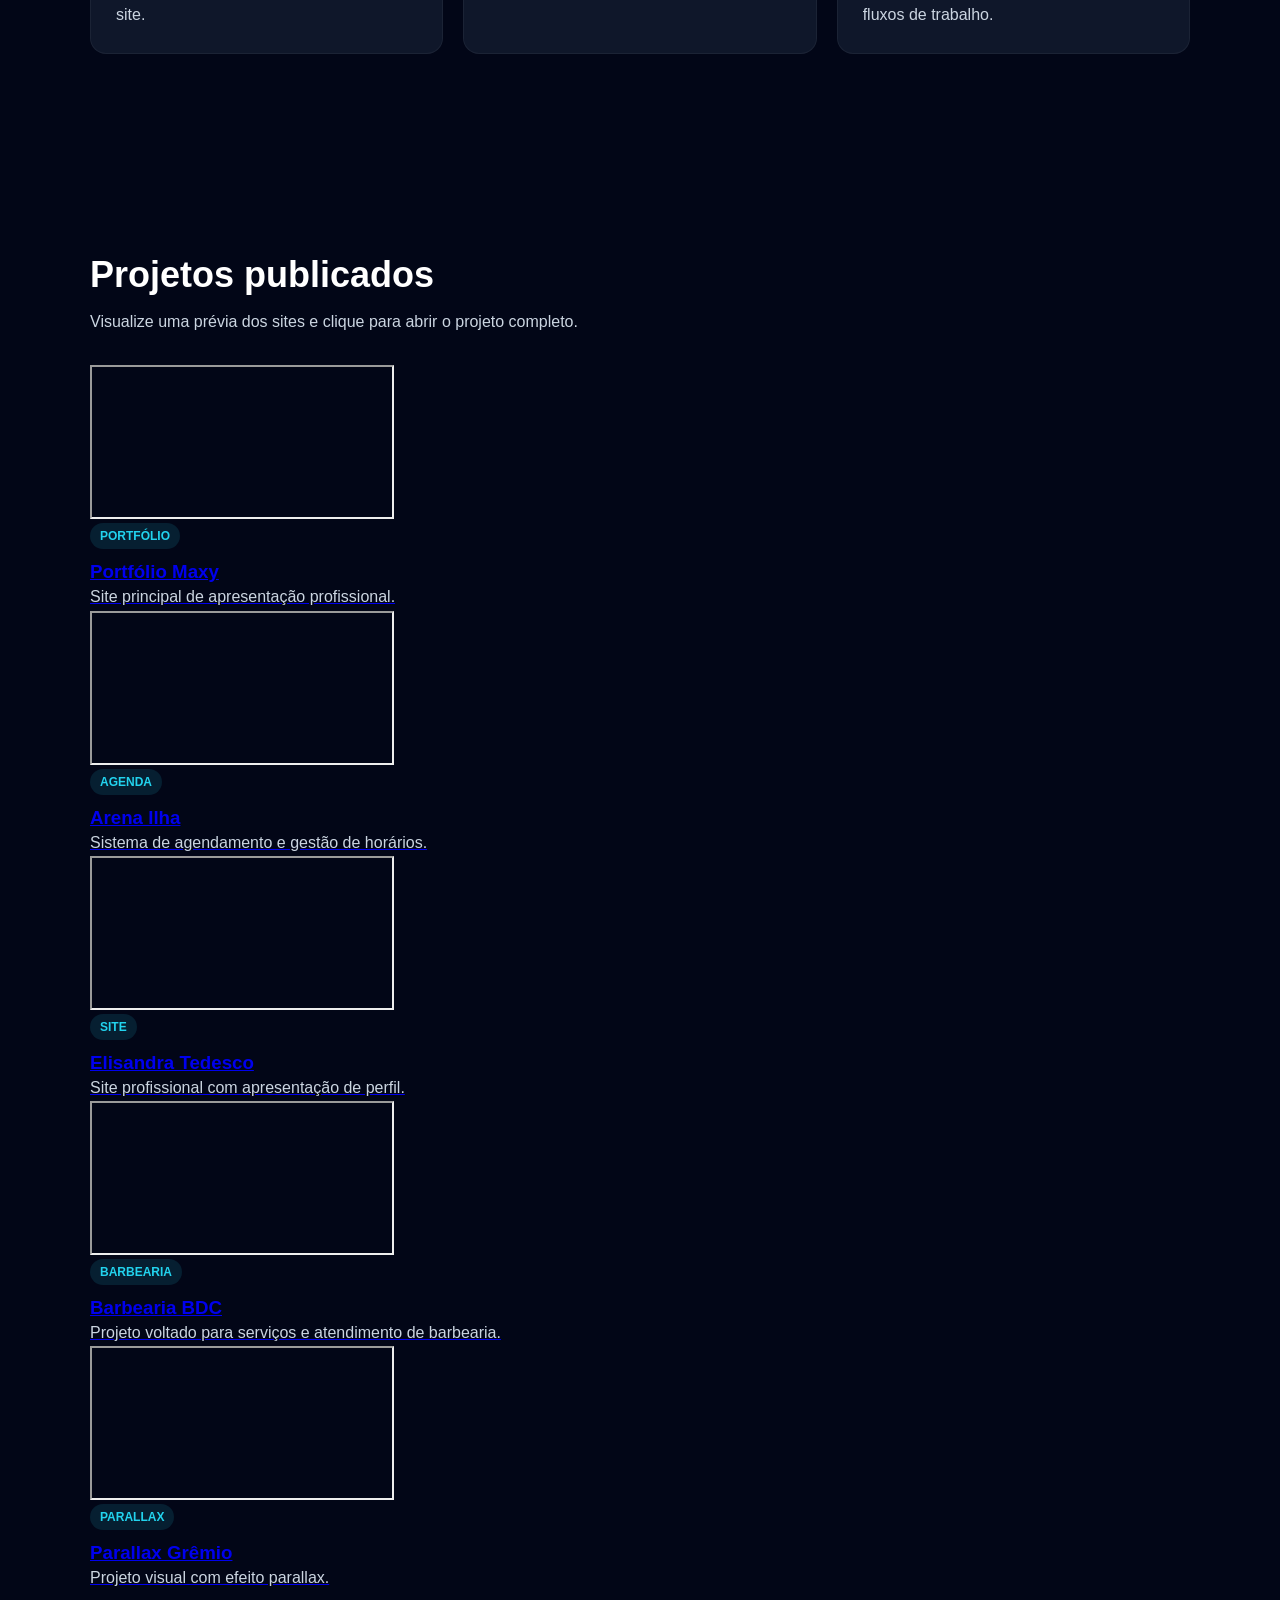
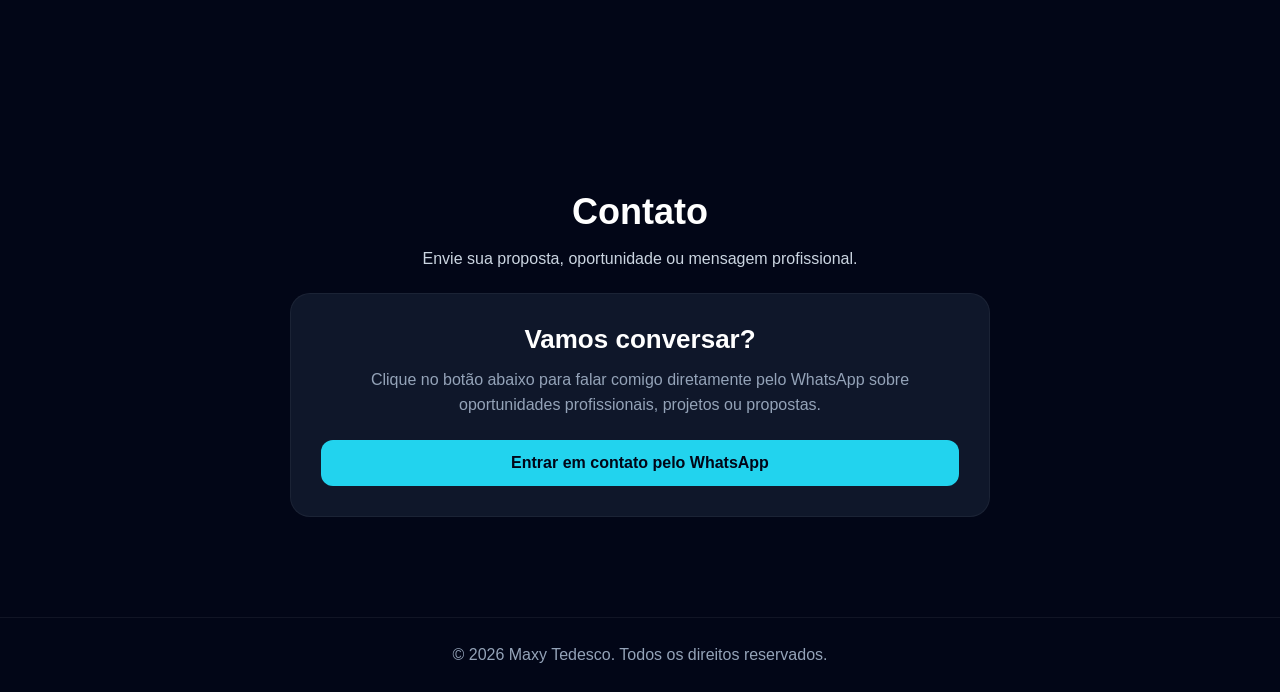
==== commit 832f5337: "Update index.html" ====
--- a/index.html
+++ b/index.html
@@ -170,35 +170,67 @@
 <section id="repositorios" class="repositories">
   <div class="container reveal">
     <div class="section-title">
-      <h2>Repositórios no GitHub</h2>
-      <p>Conheça outros projetos publicados no meu GitHub.</p>
-    </div>
-
-    <div class="repo-grid">
-      
-      <a class="repo-card" href="https://github.com/maximilianoTedesco/Arena-ilha" target="_blank" rel="noopener noreferrer">
-        <span class="tag">AGENDA</span>
-        <h3>Arena-ilha</h3>
-        <p>Projeto para agendamento e gestão de horários.</p>
-      </a>
-
-      <a class="repo-card" href="https://github.com/maximilianoTedesco/site-elisandra-tedesco" target="_blank" rel="noopener noreferrer">
-        <span class="tag">SITE</span>
-        <h3>site-elisandra-tedesco</h3>
-        <p>Site profissional com foco em apresentação de perfil.</p>
-      </a>
-
-      <a class="repo-card" href="https://github.com/maximilianoTedesco/Barbearia-BDC" target="_blank" rel="noopener noreferrer">
-        <span class="tag">BARBEARIA</span>
-        <h3>Barbearia-BDC</h3>
-        <p>Sistema/site voltado para barbearia e serviços.</p>
-      </a>
-
-      <a class="repo-card" href="https://github.com/maximilianoTedesco/Parallax_gremio" target="_blank" rel="noopener noreferrer">
-        <span class="tag">PARALLAX</span>
-        <h3>Parallax_gremio</h3>
-        <p>Projeto visual com efeito parallax.</p>
-      </a>
+      <h2>Projetos publicados</h2>
+      <p>Visualize uma prévia dos sites e clique para abrir o projeto completo.</p>
+    </div>
+
+    <div class="site-preview-grid">
+
+      <a class="site-preview-card" href="https://portfolio-maxy.vercel.app" target="_blank" rel="noopener noreferrer">
+        <div class="site-preview-frame">
+          <iframe src="https://portfolio-maxy.vercel.app" loading="lazy"></iframe>
+        </div>
+        <div class="site-preview-info">
+          <span class="tag">PORTFÓLIO</span>
+          <h3>Portfólio Maxy</h3>
+          <p>Site principal de apresentação profissional.</p>
+        </div>
+      </a>
+
+      <a class="site-preview-card" href="https://arena-ilha.vercel.app" target="_blank" rel="noopener noreferrer">
+        <div class="site-preview-frame">
+          <iframe src="https://arena-ilha.vercel.app" loading="lazy"></iframe>
+        </div>
+        <div class="site-preview-info">
+          <span class="tag">AGENDA</span>
+          <h3>Arena Ilha</h3>
+          <p>Sistema de agendamento e gestão de horários.</p>
+        </div>
+      </a>
+
+      <a class="site-preview-card" href="https://site-elisandra-tedesco.vercel.app" target="_blank" rel="noopener noreferrer">
+        <div class="site-preview-frame">
+          <iframe src="https://site-elisandra-tedesco.vercel.app" loading="lazy"></iframe>
+        </div>
+        <div class="site-preview-info">
+          <span class="tag">SITE</span>
+          <h3>Elisandra Tedesco</h3>
+          <p>Site profissional com apresentação de perfil.</p>
+        </div>
+      </a>
+
+      <a class="site-preview-card" href="https://barbearia-bdc.vercel.app" target="_blank" rel="noopener noreferrer">
+        <div class="site-preview-frame">
+          <iframe src="https://barbearia-bdc.vercel.app" loading="lazy"></iframe>
+        </div>
+        <div class="site-preview-info">
+          <span class="tag">BARBEARIA</span>
+          <h3>Barbearia BDC</h3>
+          <p>Projeto voltado para serviços e atendimento de barbearia.</p>
+        </div>
+      </a>
+
+      <a class="site-preview-card" href="https://parallax-gremio.vercel.app" target="_blank" rel="noopener noreferrer">
+        <div class="site-preview-frame">
+          <iframe src="https://parallax-gremio.vercel.app" loading="lazy"></iframe>
+        </div>
+        <div class="site-preview-info">
+          <span class="tag">PARALLAX</span>
+          <h3>Parallax Grêmio</h3>
+          <p>Projeto visual com efeito parallax.</p>
+        </div>
+      </a>
+
     </div>
   </div>
 </section>
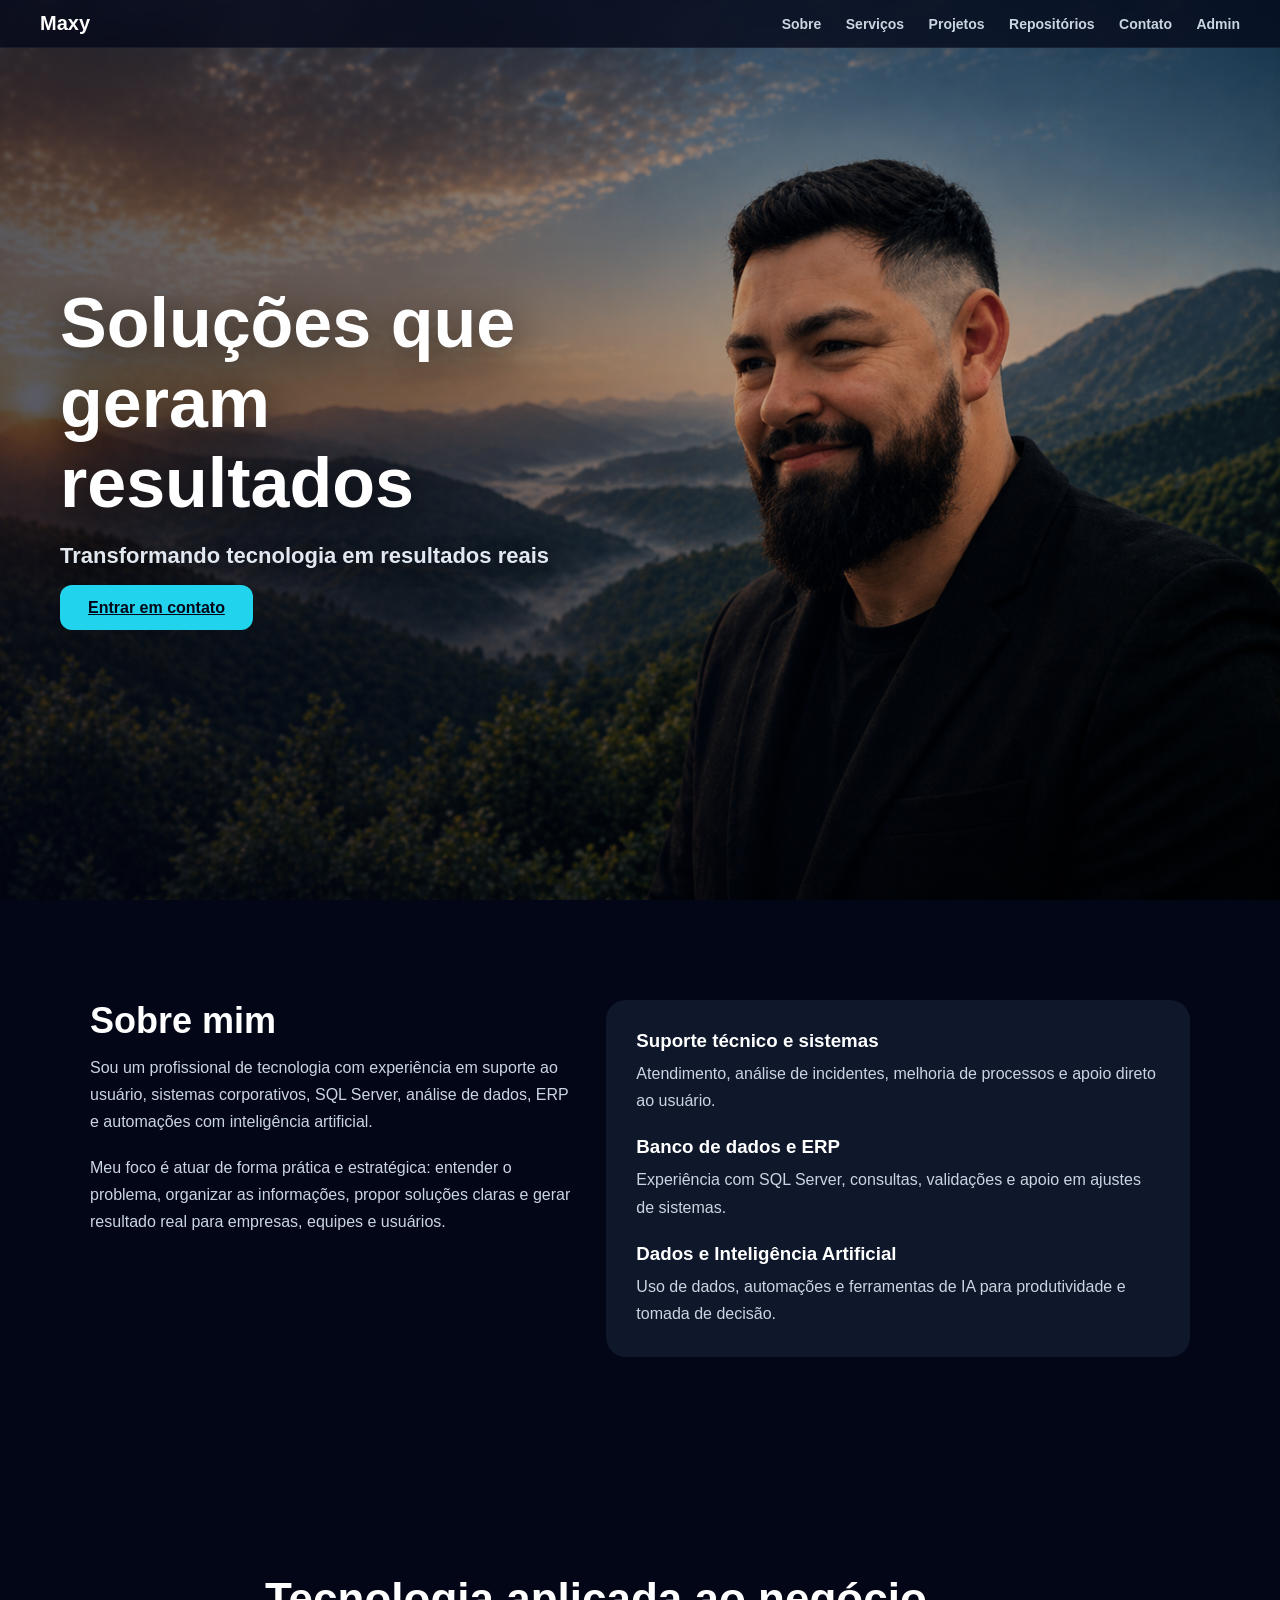
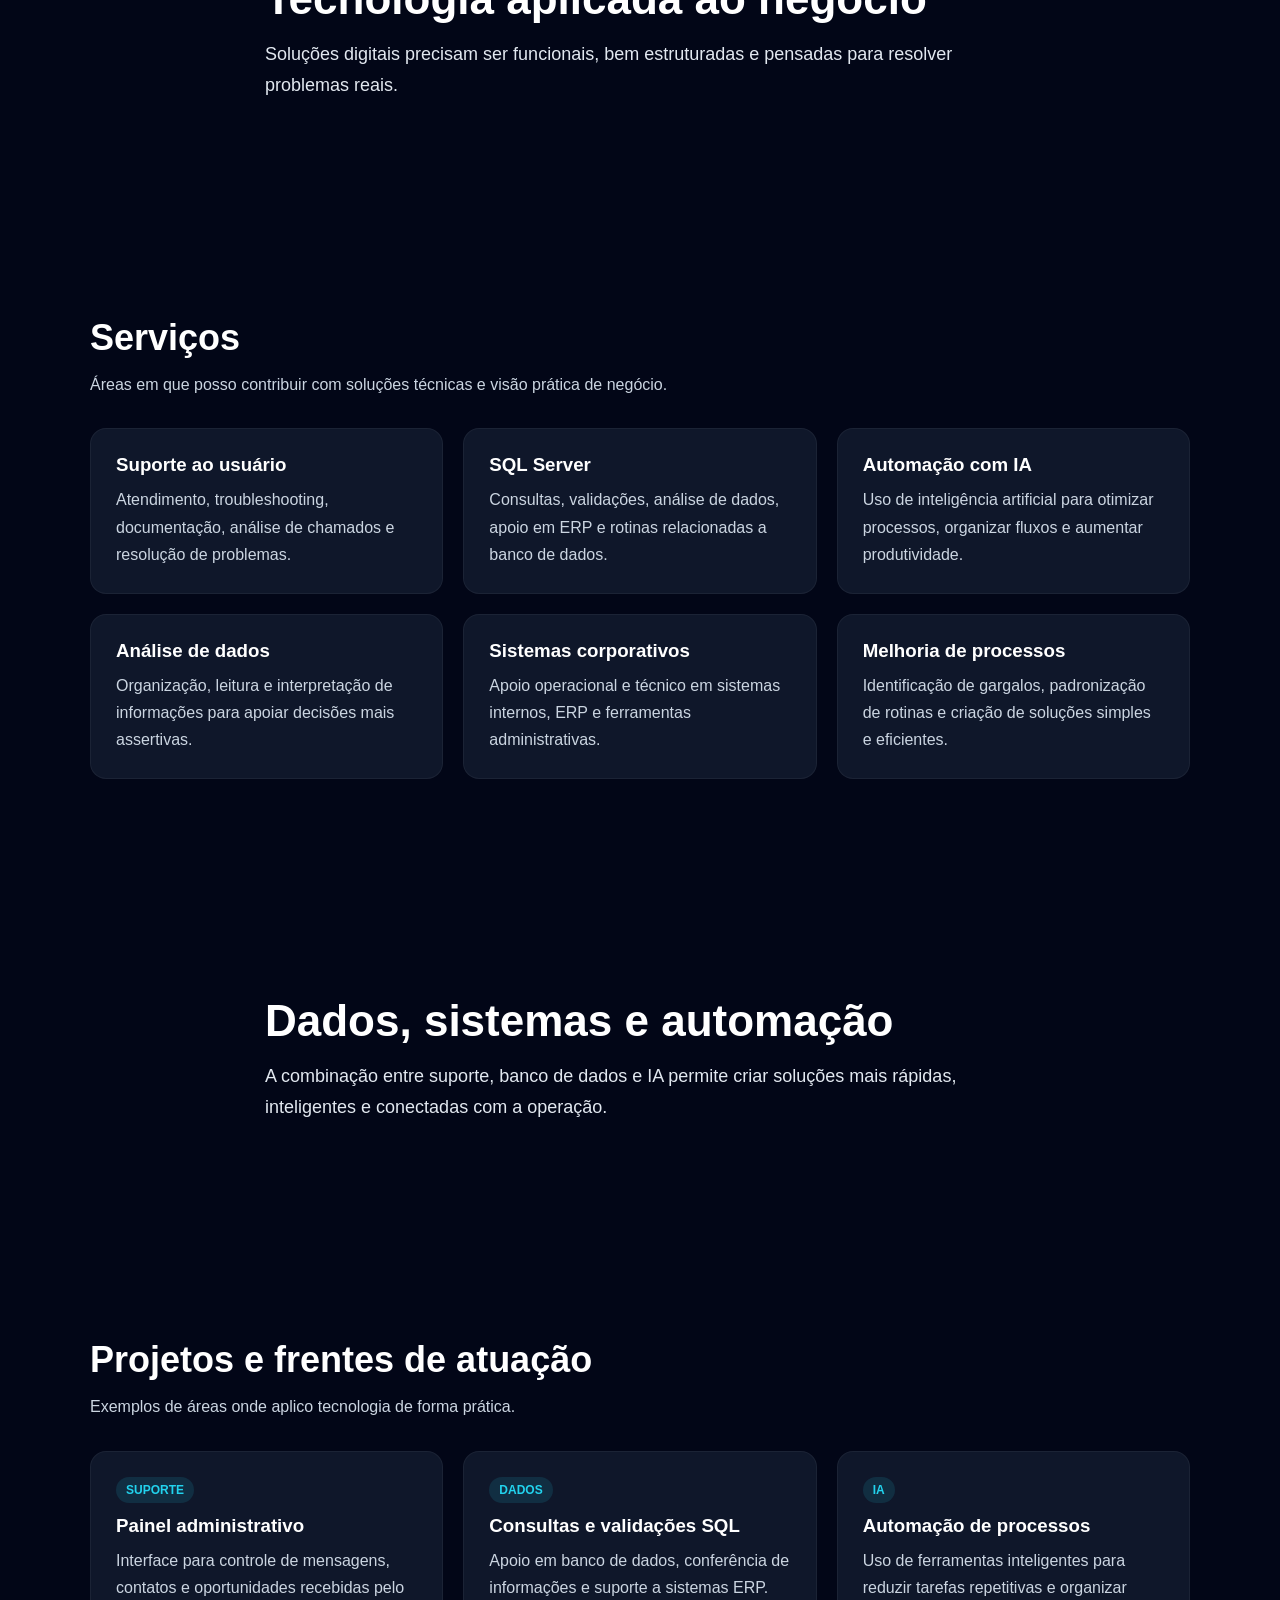
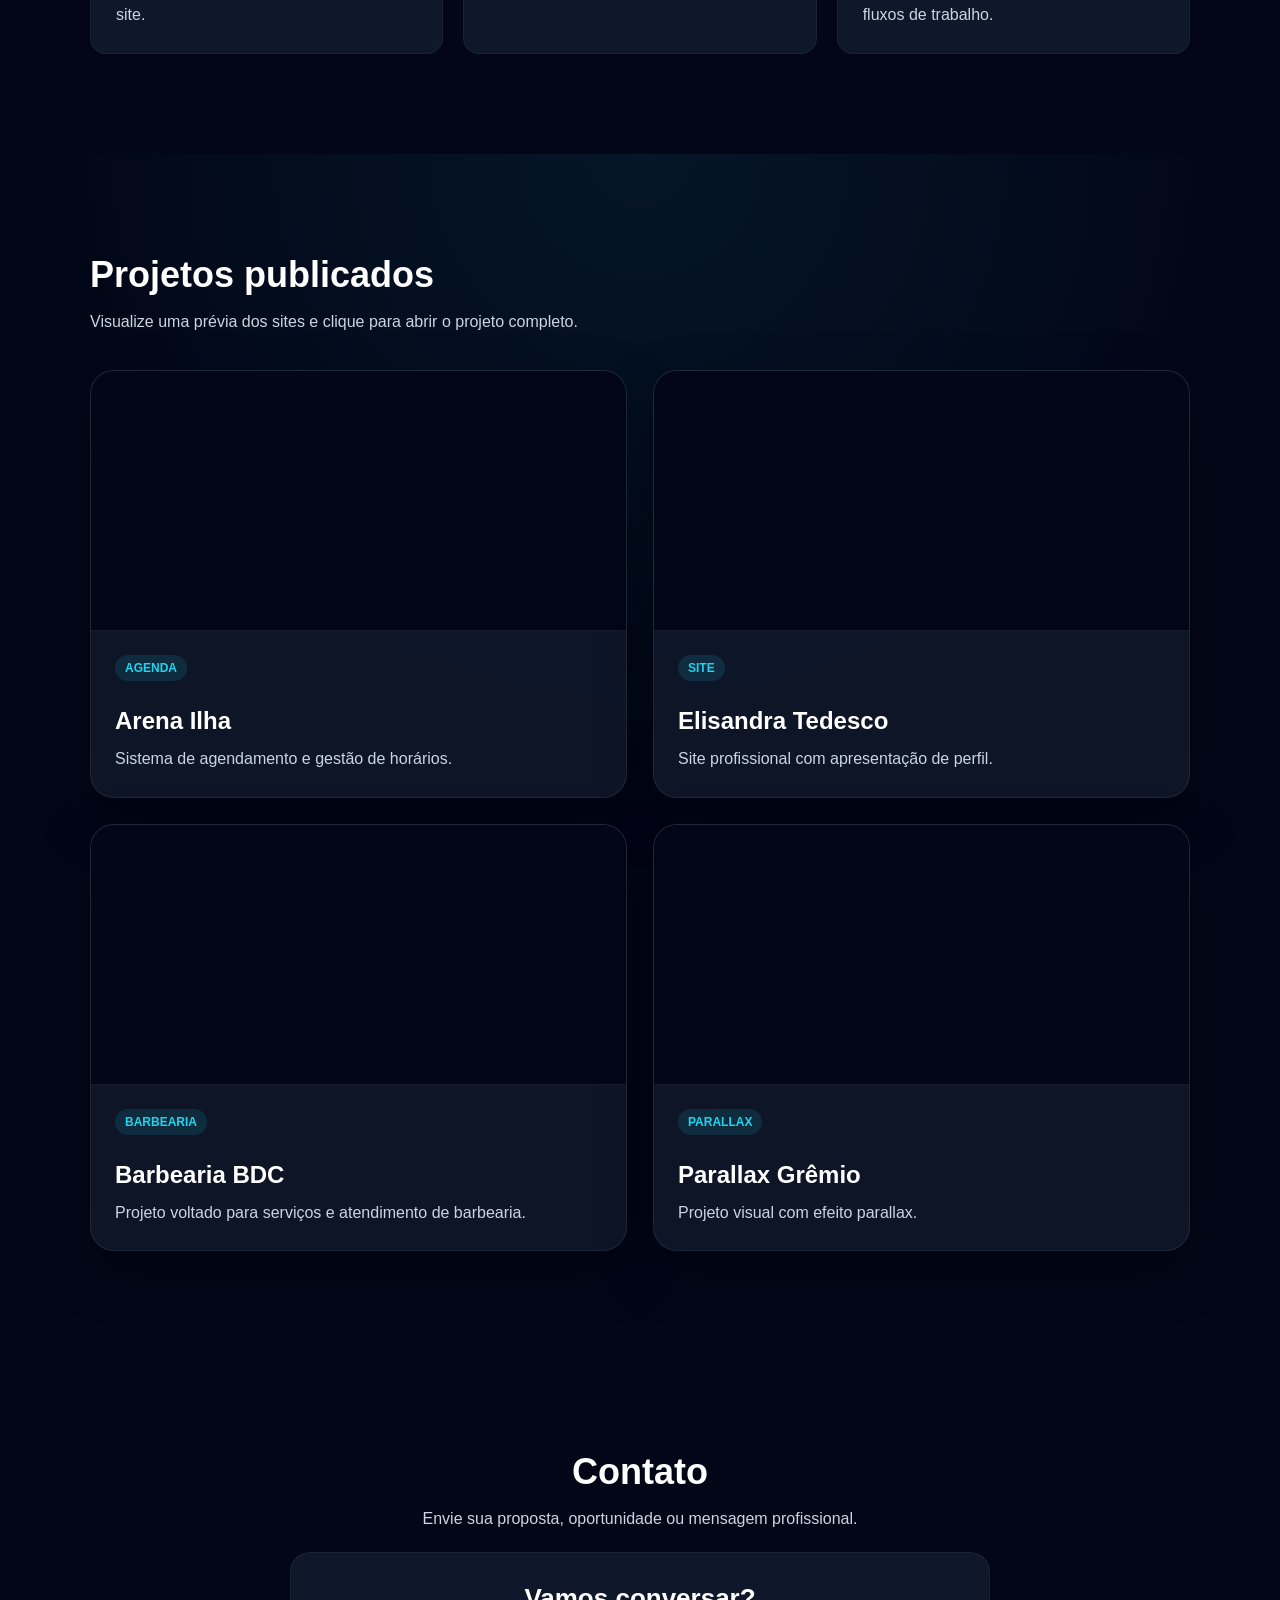
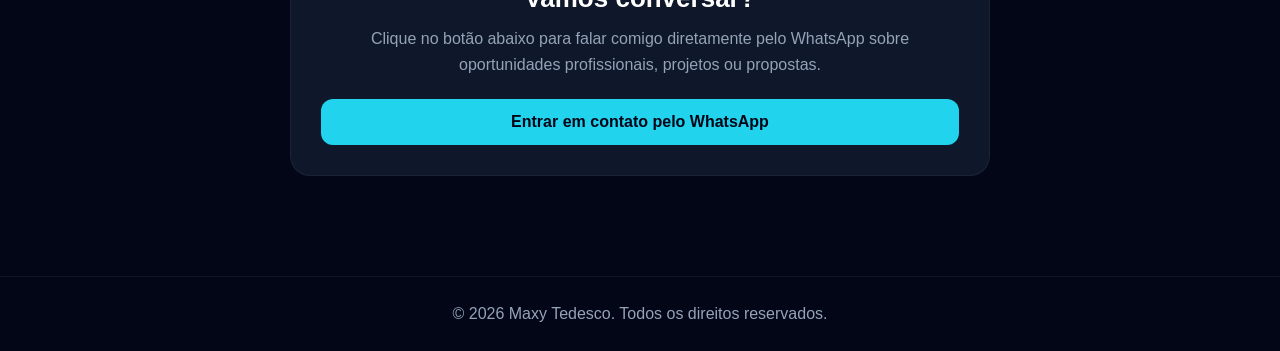
==== commit 6b29d686: "Update index.html" ====
--- a/index.html
+++ b/index.html
@@ -175,17 +175,6 @@
     </div>
 
     <div class="site-preview-grid">
-
-      <a class="site-preview-card" href="https://portfolio-maxy.vercel.app" target="_blank" rel="noopener noreferrer">
-        <div class="site-preview-frame">
-          <iframe src="https://portfolio-maxy.vercel.app" loading="lazy"></iframe>
-        </div>
-        <div class="site-preview-info">
-          <span class="tag">PORTFÓLIO</span>
-          <h3>Portfólio Maxy</h3>
-          <p>Site principal de apresentação profissional.</p>
-        </div>
-      </a>
 
       <a class="site-preview-card" href="https://arena-ilha.vercel.app" target="_blank" rel="noopener noreferrer">
         <div class="site-preview-frame">
--- a/style.css
+++ b/style.css
@@ -303,40 +303,61 @@
 }
 
 /* REPOSITÓRIOS */
+/* PRÉVIA DOS SITES */
 .repositories {
-  background: #020617;
-}
-
-.repo-grid {
+  background: radial-gradient(circle at top, rgba(34,211,238,0.08), #020617 45%);
+}
+
+.site-preview-grid {
   display: grid;
-  grid-template-columns: repeat(3, 1fr);
-  gap: 22px;
-  margin-top: 30px;
-}
-
-.repo-card {
-  display: block;
-  background: #0f172a;
-  padding: 26px;
-  border-radius: 18px;
+  grid-template-columns: repeat(2, 1fr);
+  gap: 26px;
+  margin-top: 35px;
+}
+
+.site-preview-card {
+  background: rgba(15, 23, 42, 0.92);
+  border: 1px solid rgba(255,255,255,0.08);
+  border-radius: 24px;
+  overflow: hidden;
   text-decoration: none;
   color: #ffffff;
-  border: 1px solid rgba(255,255,255,0.06);
-  transition: 0.3s;
-}
-
-.repo-card:hover {
-  transform: translateY(-6px);
-  border-color: rgba(34,211,238,0.35);
-  box-shadow: 0 18px 40px rgba(34,211,238,0.08);
-}
-
-.repo-card h3 {
+  transition: 0.35s;
+  box-shadow: 0 22px 55px rgba(0,0,0,0.28);
+}
+
+.site-preview-card:hover {
+  transform: translateY(-8px);
+  border-color: rgba(34,211,238,0.45);
+  box-shadow: 0 26px 70px rgba(34,211,238,0.12);
+}
+
+.site-preview-frame {
+  height: 260px;
+  overflow: hidden;
+  background: #020617;
+  border-bottom: 1px solid rgba(255,255,255,0.08);
+}
+
+.site-preview-frame iframe {
+  width: 150%;
+  height: 150%;
+  border: none;
+  transform: scale(0.67);
+  transform-origin: top left;
+  pointer-events: none;
+}
+
+.site-preview-info {
+  padding: 24px;
+}
+
+.site-preview-info h3 {
   margin: 14px 0 10px;
-  font-size: 22px;
-}
-
-.repo-card p {
+  font-size: 24px;
+}
+
+.site-preview-info p {
   color: #cbd5e1;
 }
 
@@ -362,9 +383,9 @@
   .about-grid,
     .grid,
     .form-grid,
-    .repo-grid {
-      grid-template-columns: 1fr;
-    }
+    .site-preview-grid {
+    grid-template-columns: 1fr;
+  }
 
   .parallax {
     background-attachment: scroll;
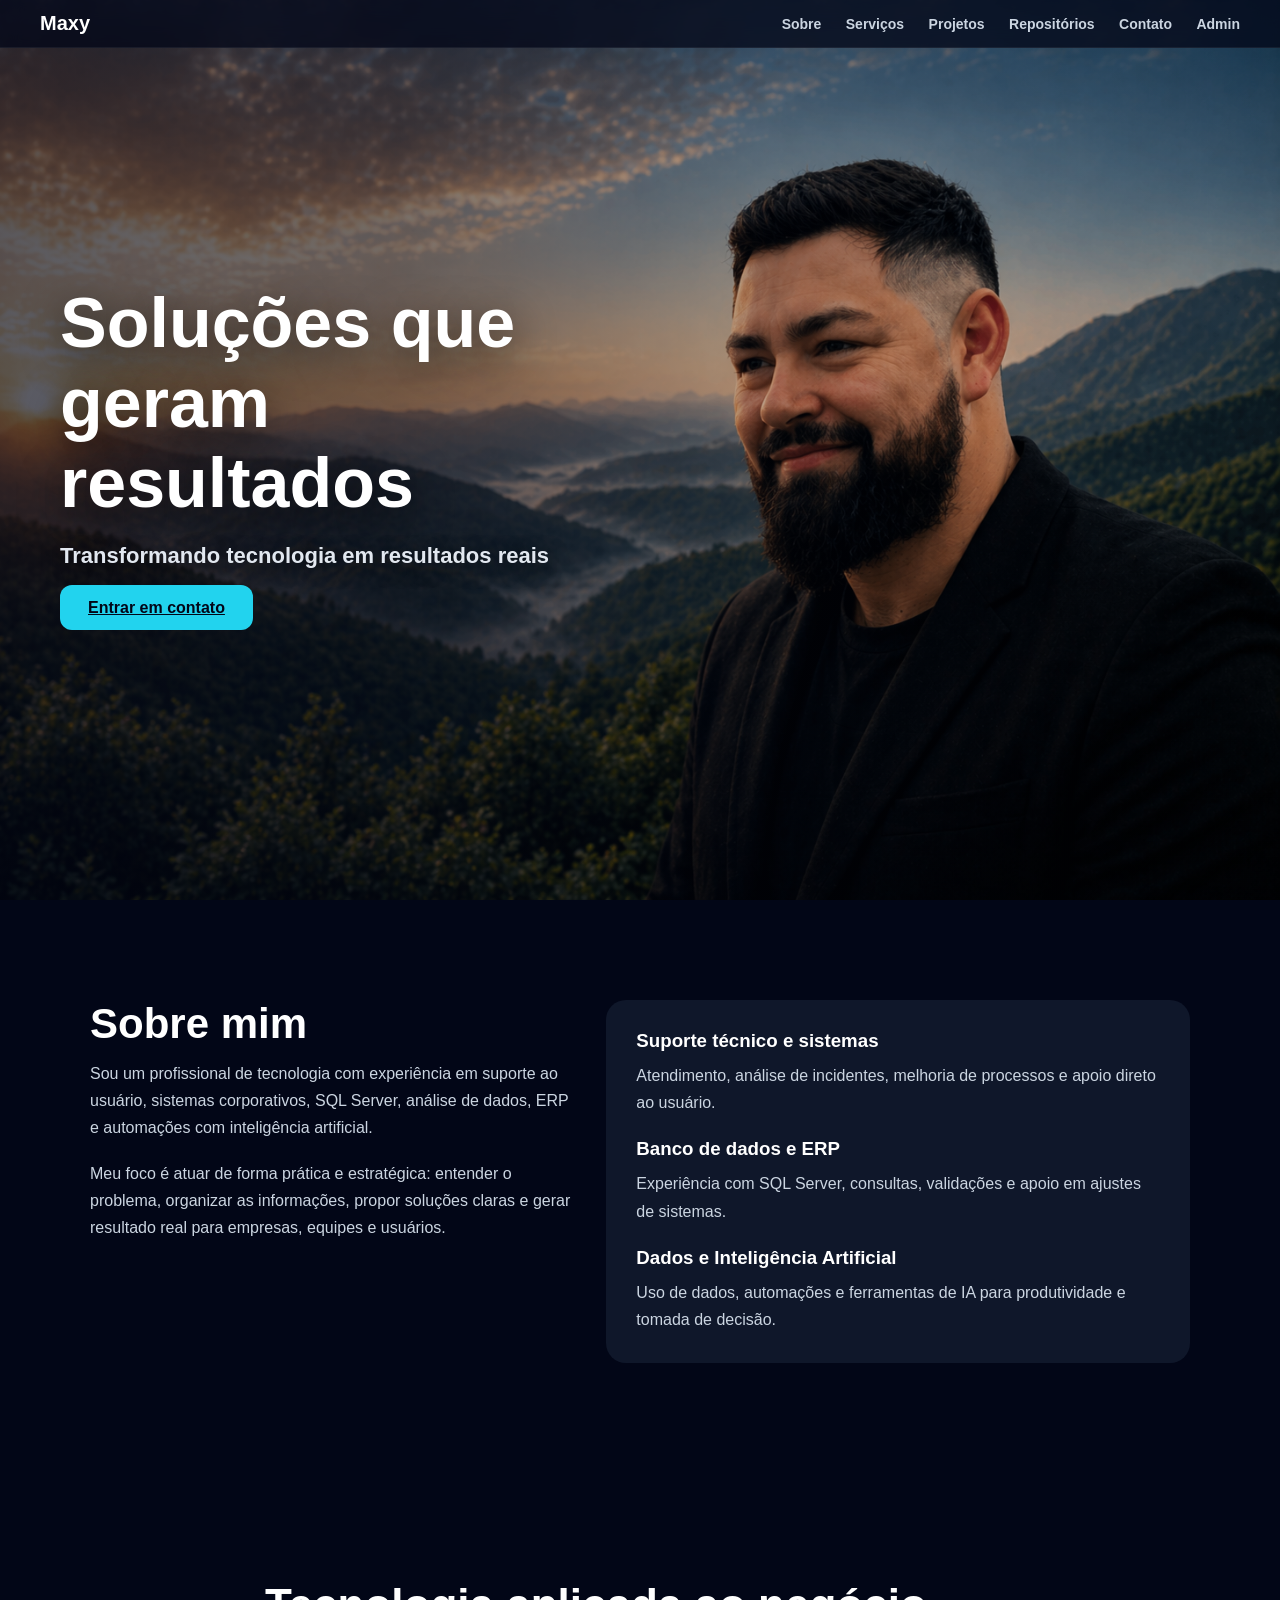
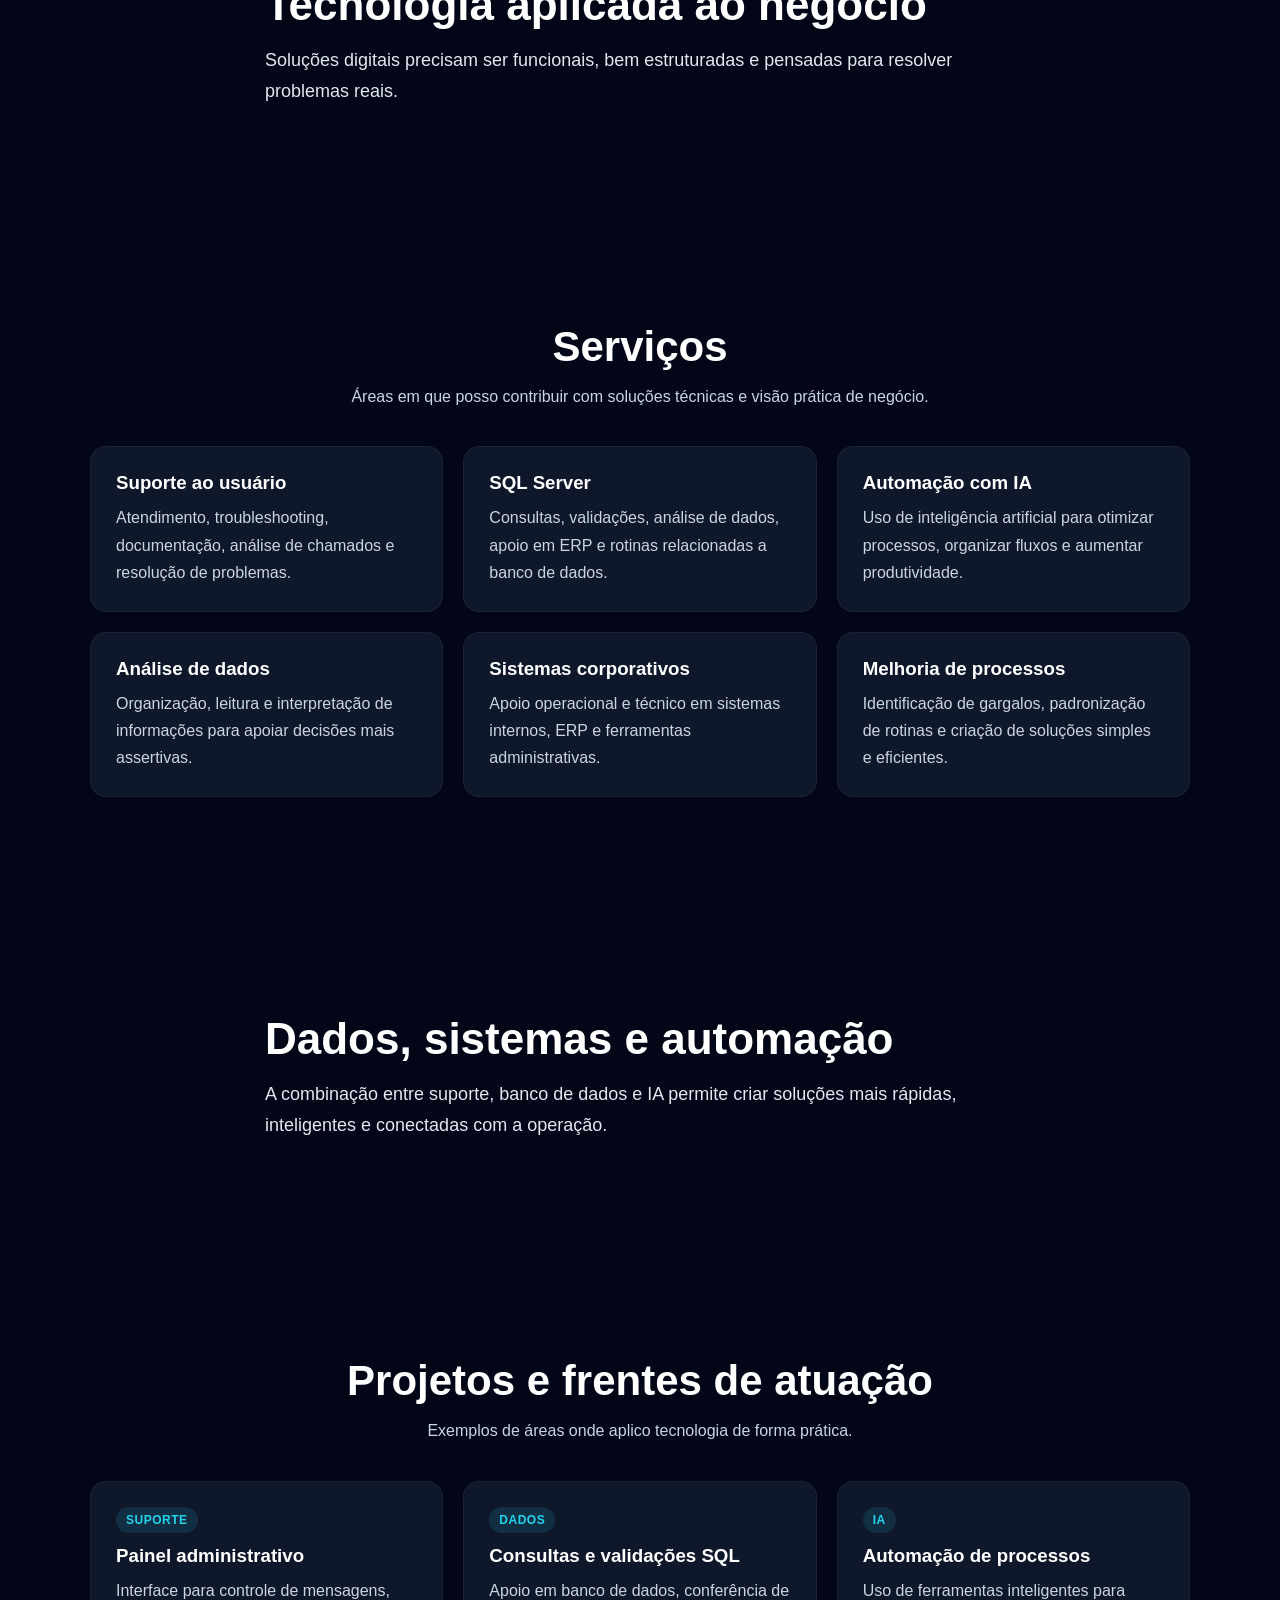
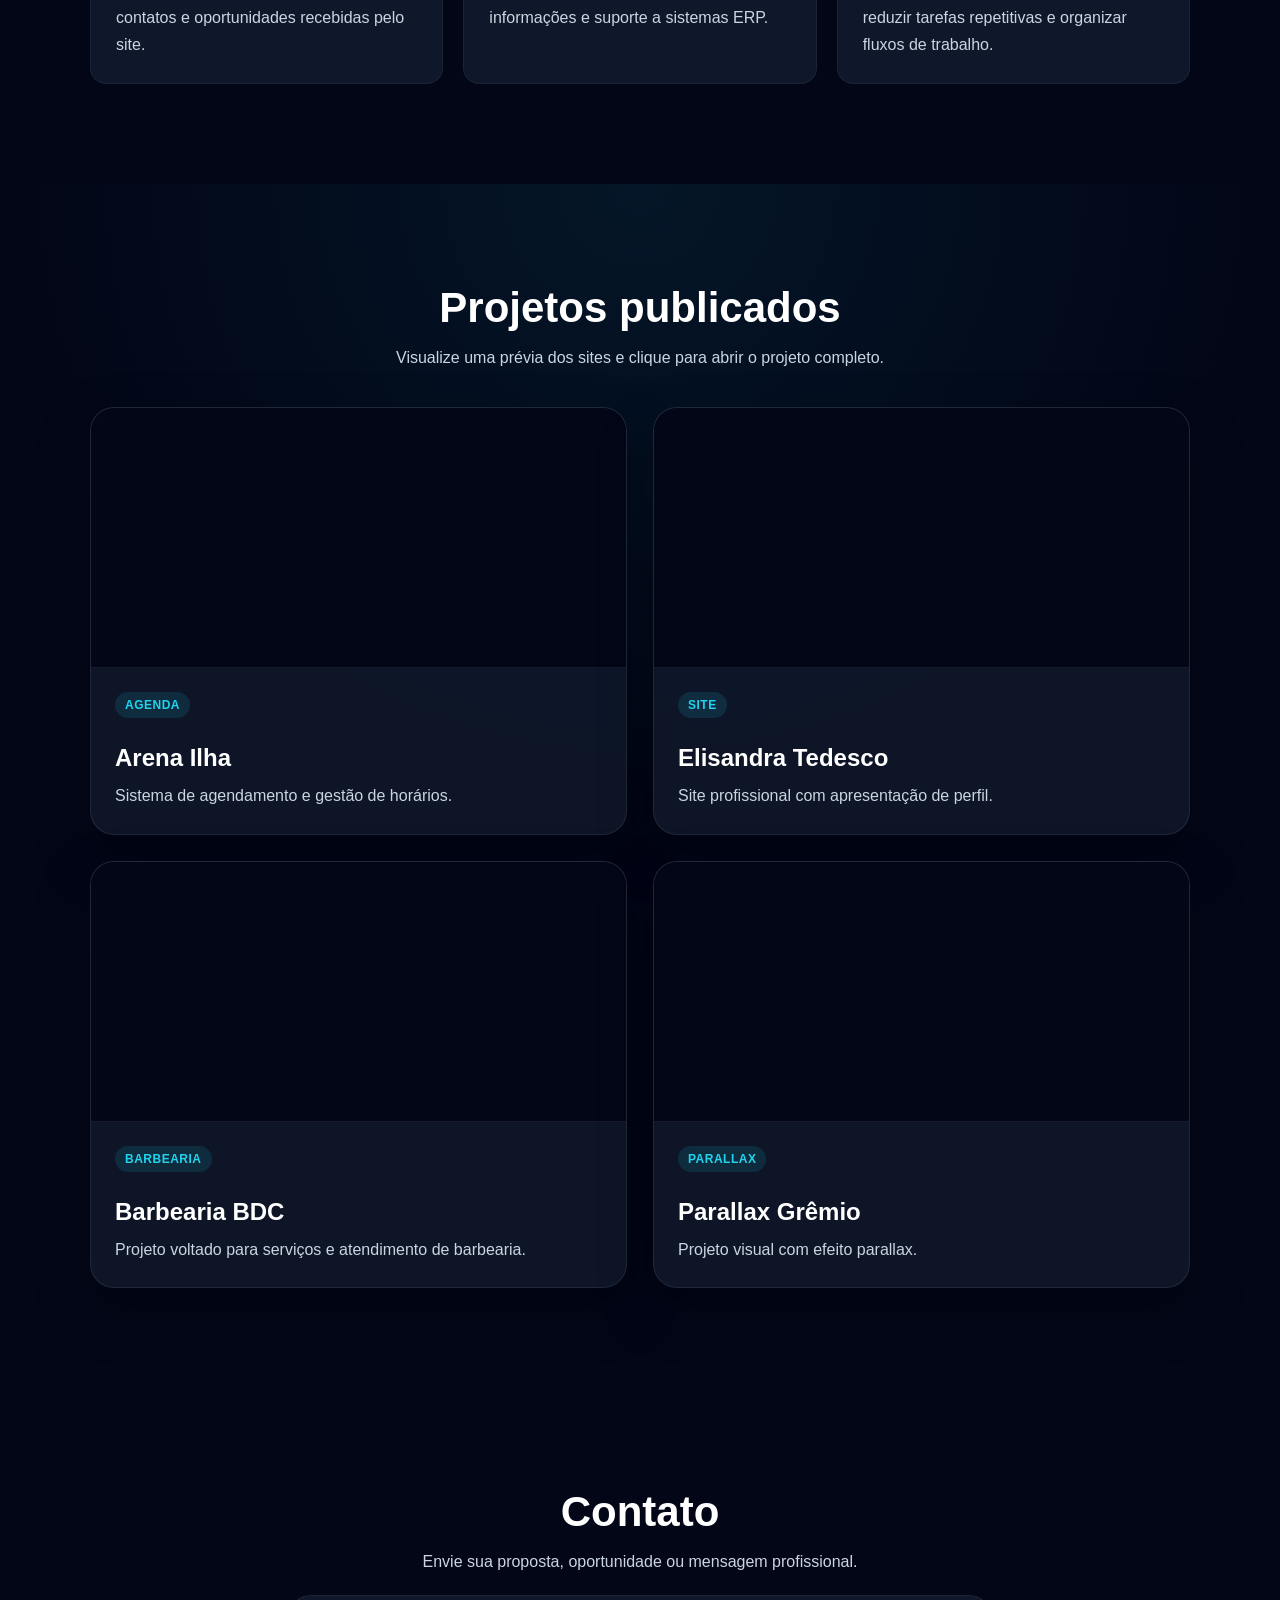
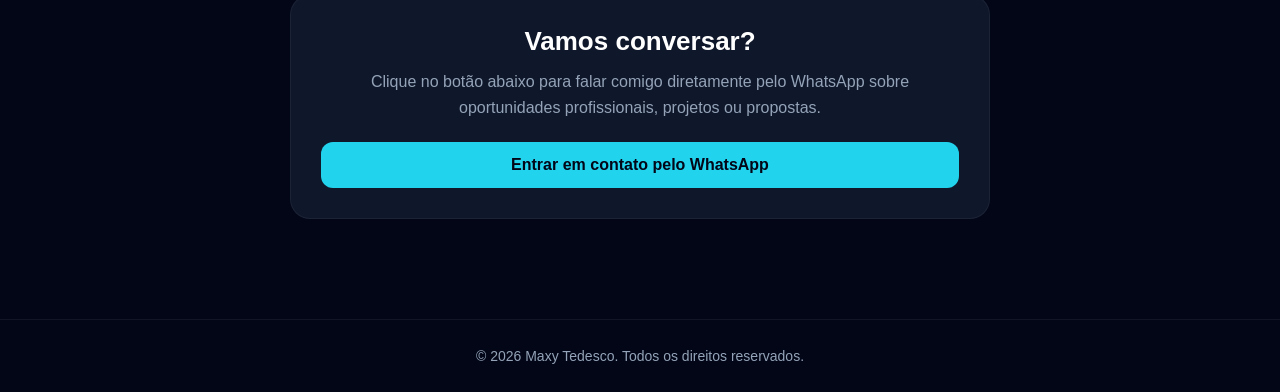
==== commit fd4ac2a4: "Update index.html" ====
--- a/index.html
+++ b/index.html
@@ -175,7 +175,7 @@
     </div>
 
     <div class="site-preview-grid">
-
+      
       <a class="site-preview-card" href="https://arena-ilha.vercel.app" target="_blank" rel="noopener noreferrer">
         <div class="site-preview-frame">
           <iframe src="https://arena-ilha.vercel.app" loading="lazy"></iframe>
--- a/style.css
+++ b/style.css
@@ -417,3 +417,167 @@
     font-size: 32px;
   }
 }
+
+/* AJUSTES GERAIS DE ROBUSTEZ */
+img,
+iframe {
+  max-width: 100%;
+}
+
+a {
+  -webkit-tap-highlight-color: transparent;
+}
+
+.section-title {
+  text-align: center;
+  margin-bottom: 36px;
+}
+
+.section-title h2,
+.contact-container h2,
+.about h2 {
+  font-size: clamp(30px, 4vw, 42px);
+  margin-bottom: 12px;
+}
+
+footer {
+  padding: 28px 20px;
+  text-align: center;
+  background: #020617;
+  color: #94a3b8;
+  border-top: 1px solid rgba(255,255,255,0.06);
+  font-size: 14px;
+}
+
+/* AJUSTES PARA CELULAR */
+@media(max-width: 700px) {
+  nav {
+    padding: 10px 16px;
+    flex-direction: column;
+    gap: 10px;
+  }
+
+  nav div:last-child {
+    display: flex;
+    flex-wrap: wrap;
+    justify-content: center;
+    gap: 10px 14px;
+  }
+
+  nav a {
+    margin-left: 0;
+    font-size: 13px;
+  }
+
+  .logo {
+    font-size: 18px;
+  }
+
+  .hero {
+    min-height: 100vh;
+    height: auto;
+    padding: 140px 22px 70px;
+    background-position: center;
+  }
+
+  .hero-content {
+    max-width: 100%;
+  }
+
+  .hero h1 {
+    font-size: 38px;
+    line-height: 1.1;
+  }
+
+  .hero h2 {
+    font-size: 18px;
+  }
+
+  .btn {
+    width: 100%;
+    text-align: center;
+  }
+
+  section {
+    padding: 70px 22px;
+  }
+
+  p {
+    font-size: 15px;
+  }
+
+  .card,
+  .about-card,
+  .contact-form,
+  .site-preview-card {
+    border-radius: 18px;
+  }
+
+  .card {
+    padding: 22px;
+  }
+
+  .site-preview-frame {
+    height: 220px;
+  }
+
+  .site-preview-frame iframe {
+    width: 180%;
+    height: 180%;
+    transform: scale(0.56);
+  }
+}
+
+/* REFINO VISUAL EXTRA */
+.card h3,
+.about-card h3,
+.site-preview-info h3 {
+  color: #ffffff;
+  margin-bottom: 10px;
+}
+
+.card p,
+.about-card p,
+.site-preview-info p {
+  color: #cbd5e1;
+}
+
+.tag {
+  display: inline-block;
+  padding: 6px 10px;
+  border-radius: 999px;
+  background: rgba(34, 211, 238, 0.12);
+  color: #22d3ee;
+  font-size: 12px;
+  font-weight: bold;
+  letter-spacing: 0.5px;
+}
+
+.reveal {
+  opacity: 0;
+  transform: translateY(30px);
+  transition: 0.6s ease;
+}
+
+.reveal.show {
+  opacity: 1;
+  transform: translateY(0);
+}
+
+@media(max-width: 700px) {
+  .parallax-content h2 {
+    font-size: 32px;
+  }
+
+  .parallax-content p {
+    font-size: 16px;
+  }
+
+  .site-preview-info {
+    padding: 20px;
+  }
+
+  .site-preview-info h3 {
+    font-size: 21px;
+  }
+}
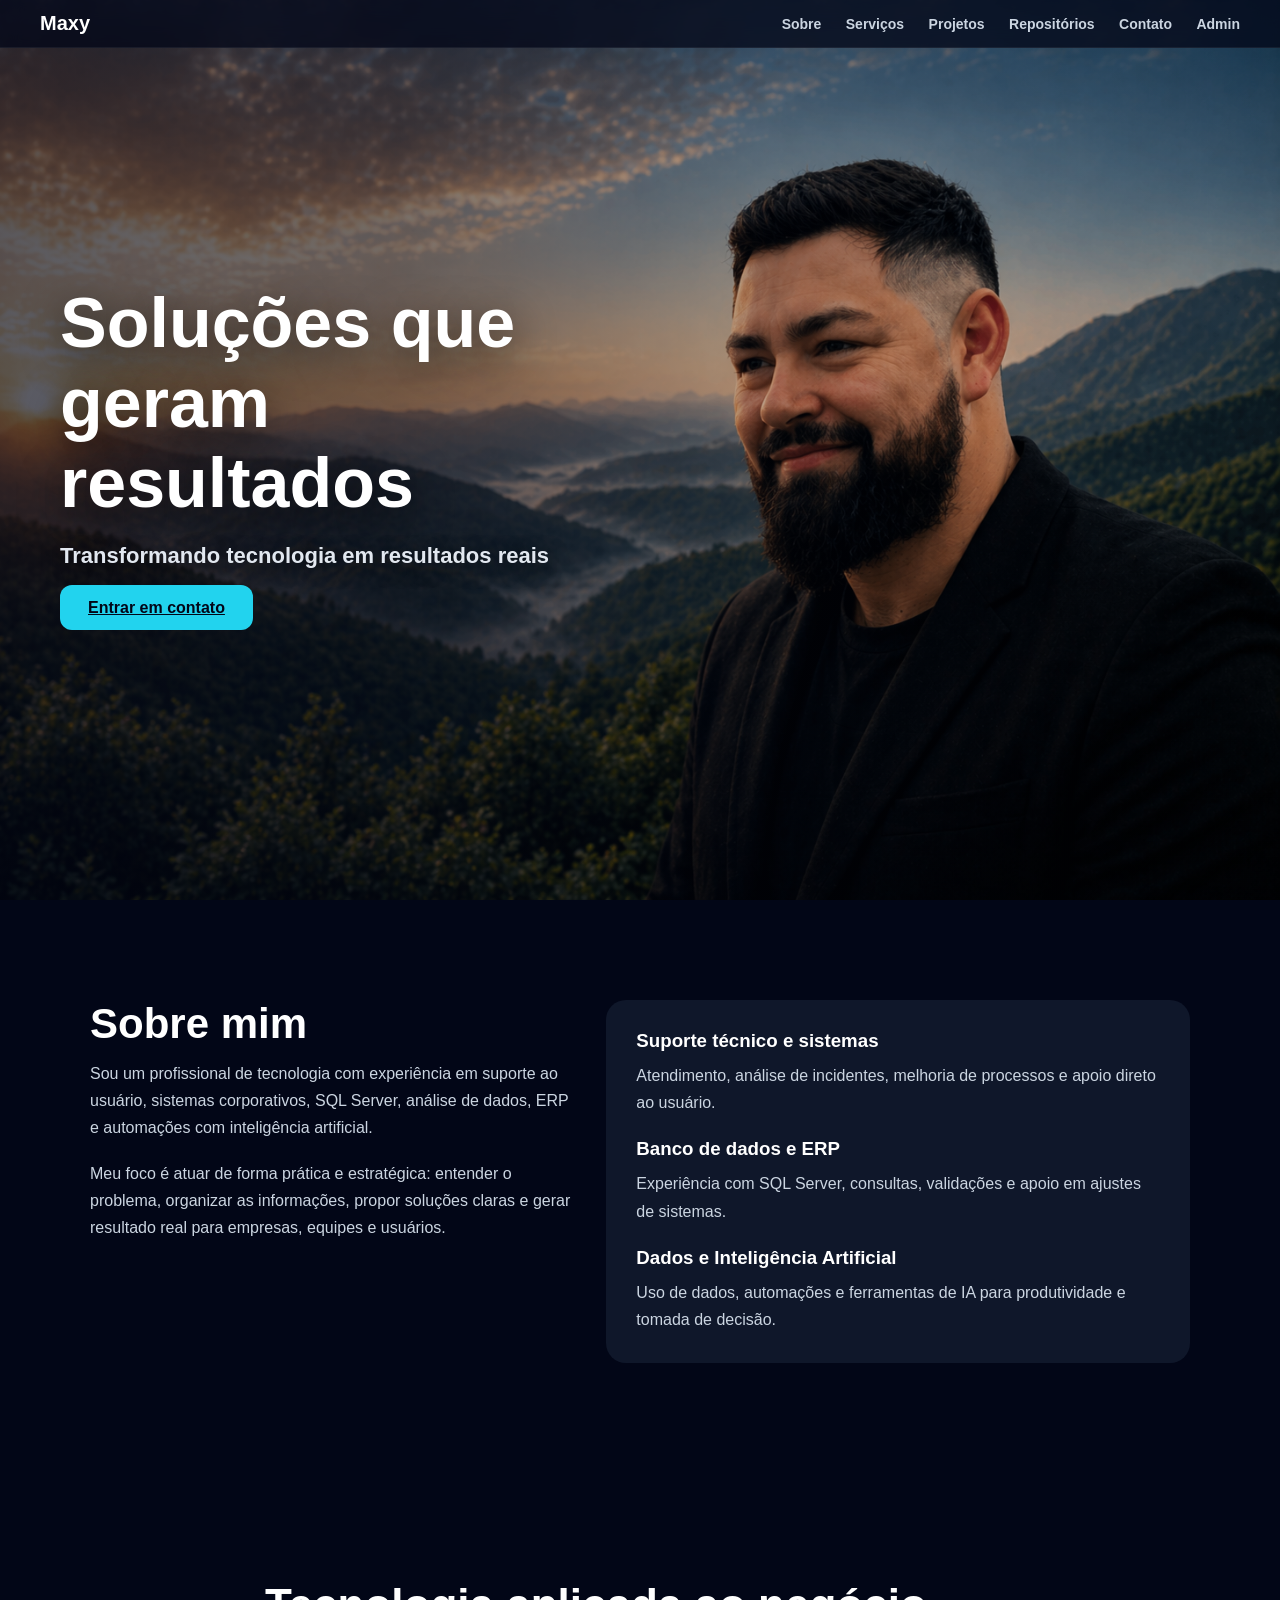
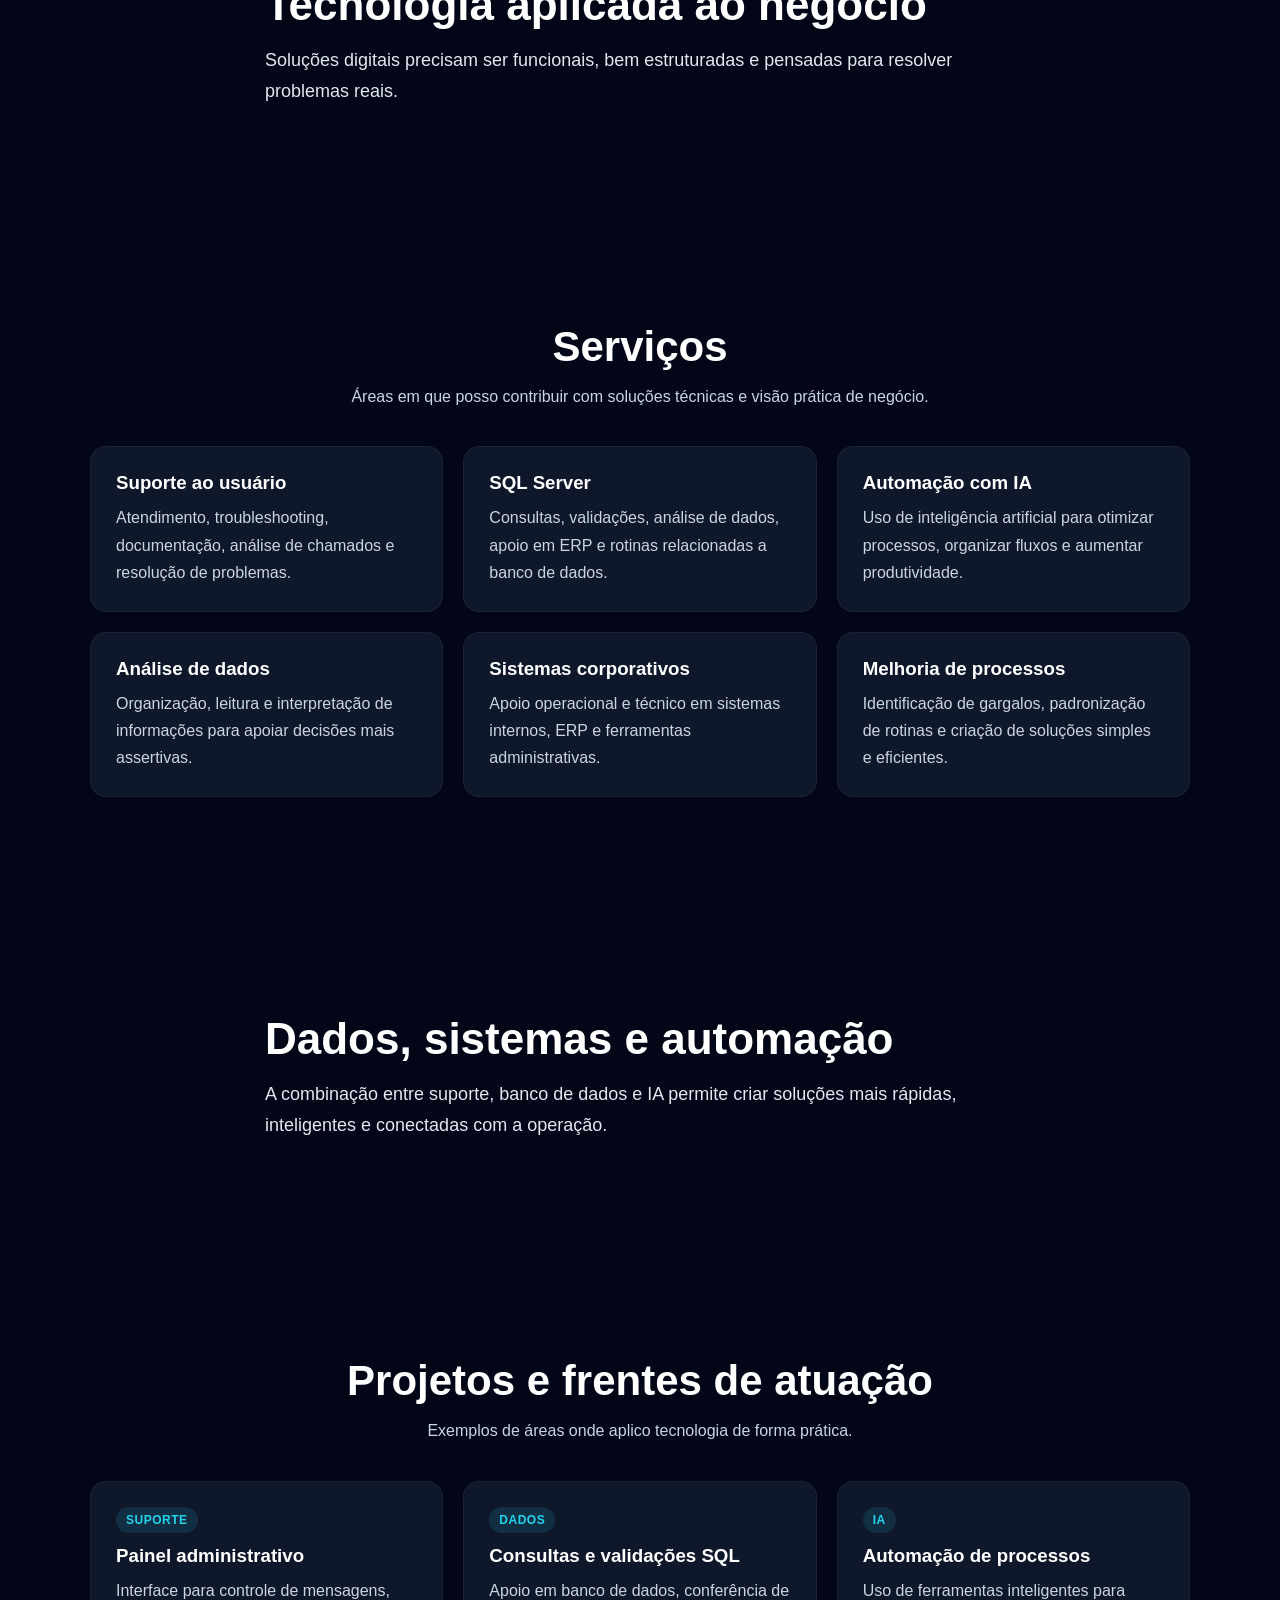
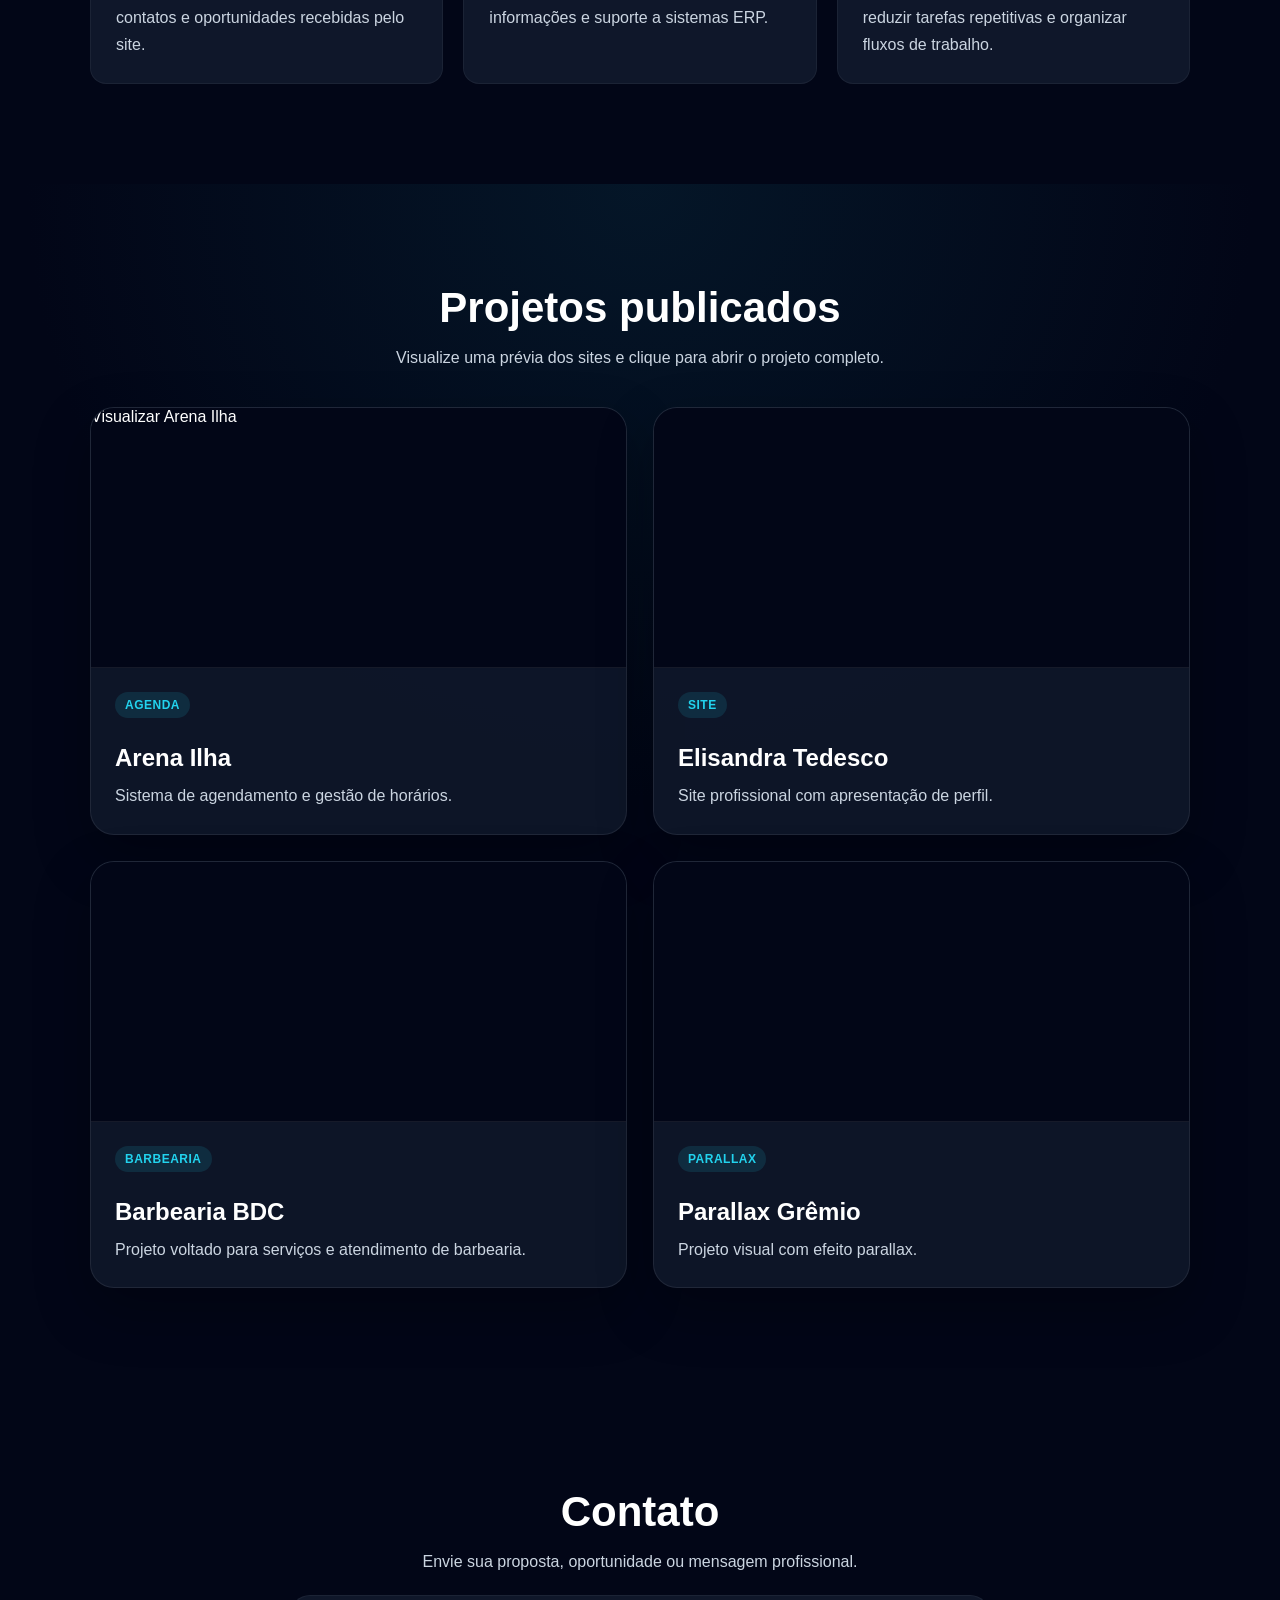
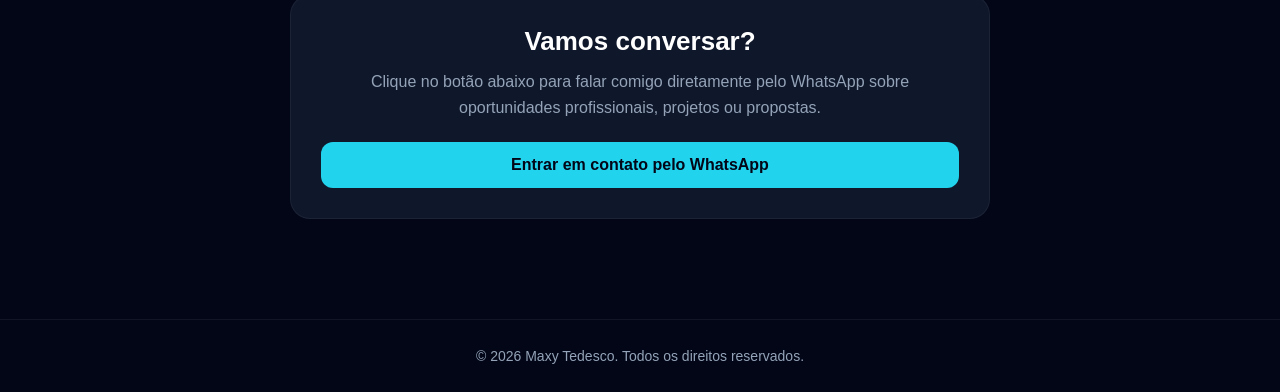
==== commit a171e0a6: "Update index.html" ====
--- a/index.html
+++ b/index.html
@@ -177,15 +177,16 @@
     <div class="site-preview-grid">
       
       <a class="site-preview-card" href="https://arena-ilha.vercel.app" target="_blank" rel="noopener noreferrer">
-        <div class="site-preview-frame">
-          <iframe src="https://arena-ilha.vercel.app" loading="lazy"></iframe>
-        </div>
-        <div class="site-preview-info">
-          <span class="tag">AGENDA</span>
-          <h3>Arena Ilha</h3>
-          <p>Sistema de agendamento e gestão de horários.</p>
-        </div>
-      </a>
+  <div class="site-preview-frame site-preview-image arena-preview">
+    <span>Visualizar Arena Ilha</span>
+  </div>
+
+  <div class="site-preview-info">
+    <span class="tag">AGENDA</span>
+    <h3>Arena Ilha</h3>
+    <p>Sistema de agendamento e gestão de horários.</p>
+  </div>
+</a>
 
       <a class="site-preview-card" href="https://site-elisandra-tedesco.vercel.app" target="_blank" rel="noopener noreferrer">
         <div class="site-preview-frame">
